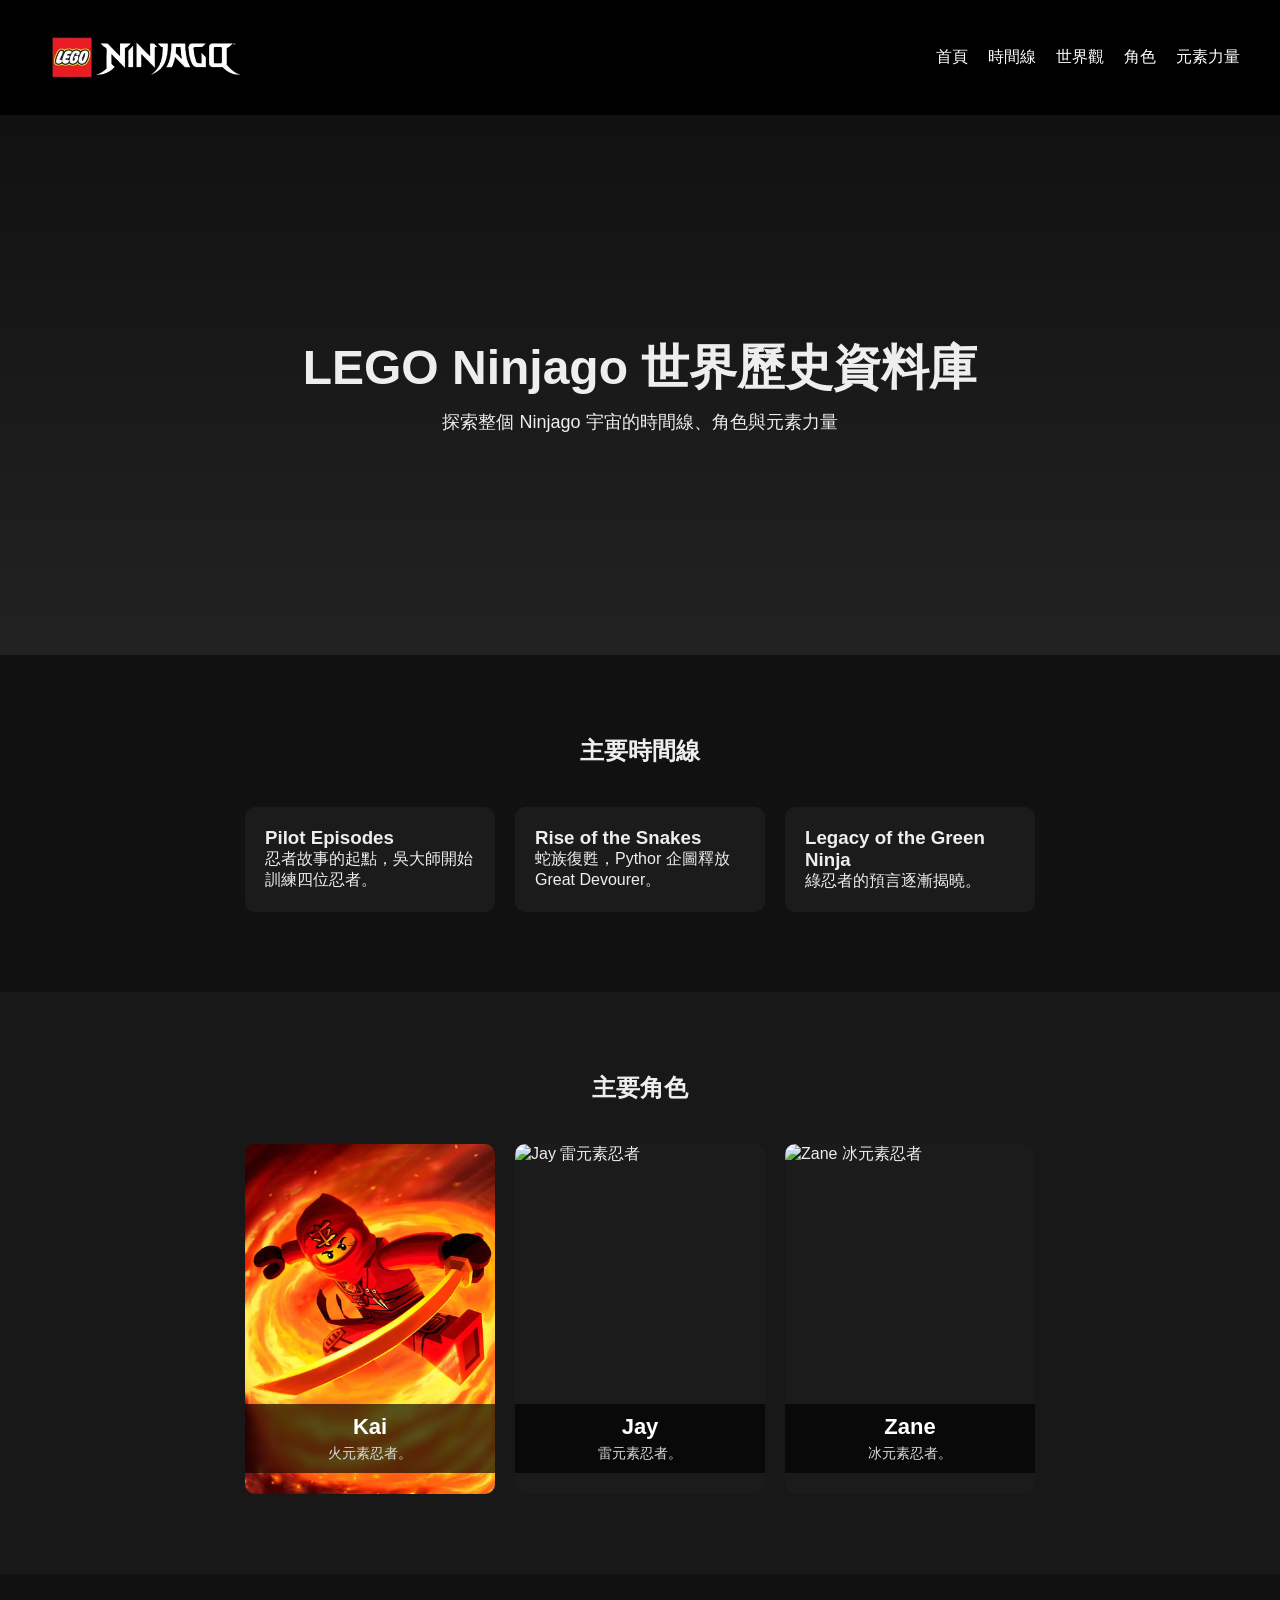
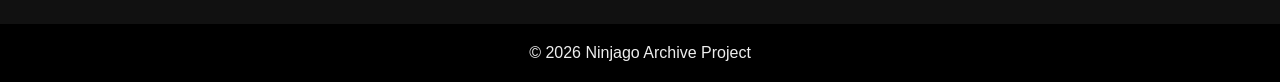
==== index.html @ 8a41b08e "Refine comment" ====
<!DOCTYPE html>
<html lang="zh-Hant">
<head>
<meta charset="UTF-8">
<meta name="viewport" content="width=device-width, initial-scale=1.0">
<title>Ninjago History Archive</title>
<link rel="stylesheet" href="style.css">
</head>

<body>

<!-- Navbar -->
<header>
    <nav class="navbar">
        <div class="logo"><img src="img/lego-ninjago-logo.png" alt="Ninjago Archive Logo" height="80px"></div>
        <ul class="nav-links">
            <li><a href="#">首頁</a></li>
            <li><a href="#">時間線</a></li>
            <li><a href="#">世界觀</a></li>
            <li><a href="#">角色</a></li>
            <li><a href="#">元素力量</a></li>
        </ul>
    </nav>
</header>

<!-- Hero Section -->
<section class="hero">
    <h1>LEGO Ninjago 世界歷史資料庫</h1>
    <p>探索整個 Ninjago 宇宙的時間線、角色與元素力量</p>
</section>

<!-- Timeline Section -->
<section class="section">
    <h2>主要時間線</h2>

    <div class="card-container">

        <div class="card">
            <h3>Pilot Episodes</h3>
            <p>忍者故事的起點，吳大師開始訓練四位忍者。</p>
        </div>

        <div class="card">
            <h3>Rise of the Snakes</h3>
            <p>蛇族復甦，Pythor 企圖釋放 Great Devourer。</p>
        </div>

        <div class="card">
            <h3>Legacy of the Green Ninja</h3>
            <p>綠忍者的預言逐漸揭曉。</p>
        </div>

    </div>
</section>

<!-- Characters Section -->
<section class="section dark">
    <h2>主要角色</h2>

    <div class="card-container">

        <div class="card character-card">
            <img src="img/kai.jpeg" alt="Kai 火元素忍者" class="card-bg-img kai-img">            
            <div class="card-content">
                <h3>Kai</h3>
                <p>火元素忍者。</p>
            </div>
        </div>

        <div class="card character-card">
            <img src="img/jay.jpeg" alt="Jay 雷元素忍者" class="card-bg-img jay-img">
            <div class="card-content">
                <h3>Jay</h3>
                <p>雷元素忍者。</p>
            </div>
        </div>

        <div class="card character-card">
            <img src="img/zane.jpeg" alt="Zane 冰元素忍者" class="card-bg-img zane-img">
            <div class="card-content">
                <h3>Zane</h3>
                <p>冰元素忍者。</p>
            </div>
        </div>

    </div>
</section>

<!-- Footer -->
<footer>
    <p>© 2026 Ninjago Archive Project</p>
</footer>

</body>
</html>
---- style.css ----
*{
    margin:0;
    padding:0;
    box-sizing:border-box;
    font-family:Arial, Helvetica, sans-serif;
}

body{
    background:#111;
    color:#eee;
}

/* Navbar */

.navbar{
    display:flex;
    justify-content:space-between;
    align-items:center;
    padding:15px 40px;
    background:#000;
    position:sticky;
    top:0;
}

.logo{
    font-size:20px;
    font-weight:bold;
}

.nav-links{
    list-style:none;
    display:flex;
}

.nav-links li{
    margin-left:20px;
}

.nav-links a{
    text-decoration:none;
    color:white;
    transition:0.3s;
}

.nav-links a:hover{
    color:#e62429;
}

/* Hero */

.hero{
    height:60vh;
    display:flex;
    flex-direction:column;
    justify-content:center;
    align-items:center;
    text-align:center;
    background:linear-gradient(to bottom, #111, #222);
}

.hero h1{
    font-size:48px;
    margin-bottom:10px;
}

.hero p{
    font-size:18px;
}

/* Sections */

.section{
    padding:80px 10%;
}

.section h2{
    text-align:center;
    margin-bottom:40px;
}

/* Cards */

.card-container{
    display:flex;
    gap:20px;
    flex-wrap:wrap;
    justify-content:center;
}

.card{
    background:#1b1b1b;
    padding:20px;
    width:250px;
    border-radius:10px;
    transition:0.3s;
}

.card:hover{
    transform:translateY(-5px);
    background:#242424;
}

/* Dark section */

.dark{
    background:#181818;
}

/* Footer */

footer{
    text-align:center;
    padding:20px;
    background:#000;
    margin-top:50px;
}

/*MODIFY FROM HERE*/
/* ==========================
   Character card backgrounds
   ========================== */

/* 卡片外框設定 */
.character-card {
    height: 350px; 
    padding: 0;         /* 移除原始 padding，改由內部元素控制 */
    position: relative; /* 圖片和文字框絕對定位 */
    overflow: hidden;   /* 把超出圓角的圖片切掉 */
}

/* Img positions fine-tune */

.kai-img {
    /* object-position: x(center) y(%) */
    object-position: center 10%; 
}

.jay-img {
    object-position: center 0%; 
}

.zane-img {
    object-position: center 5%; 
}

/* <img> 標籤變bg */
.card-bg-img {
    width: 100%;
    height: 100%;
    object-fit: cover;
    position: absolute;
    top: 0;
    left: 0;
    z-index: 0;         /* Img: Bottom */
}

/* 角色半透明文字框 */
.character-card .card-content {
    position: absolute;
    top: 260px;
    left: 0;
    width: 100%;
    z-index: 1;   /* Overlaid on top of the Img */
    
    /* 半透明黑底與毛玻璃效果 */
    background-color: rgba(0, 0, 0, 0.65);
    color: #ffffff;
    padding: 10px 16px;
    -webkit-backdrop-filter: blur(4px);
    backdrop-filter: blur(4px); 
}

/* 文字框內的標題與段落微調 */
.character-card .card-content h3 {
    margin: 0 0 5px 0;
    font-size: 22px;
    text-align: center;
}

.character-card .card-content p {
    margin: 0;
    font-size: 14px;
    text-align: center;
    color: #ddd;
}
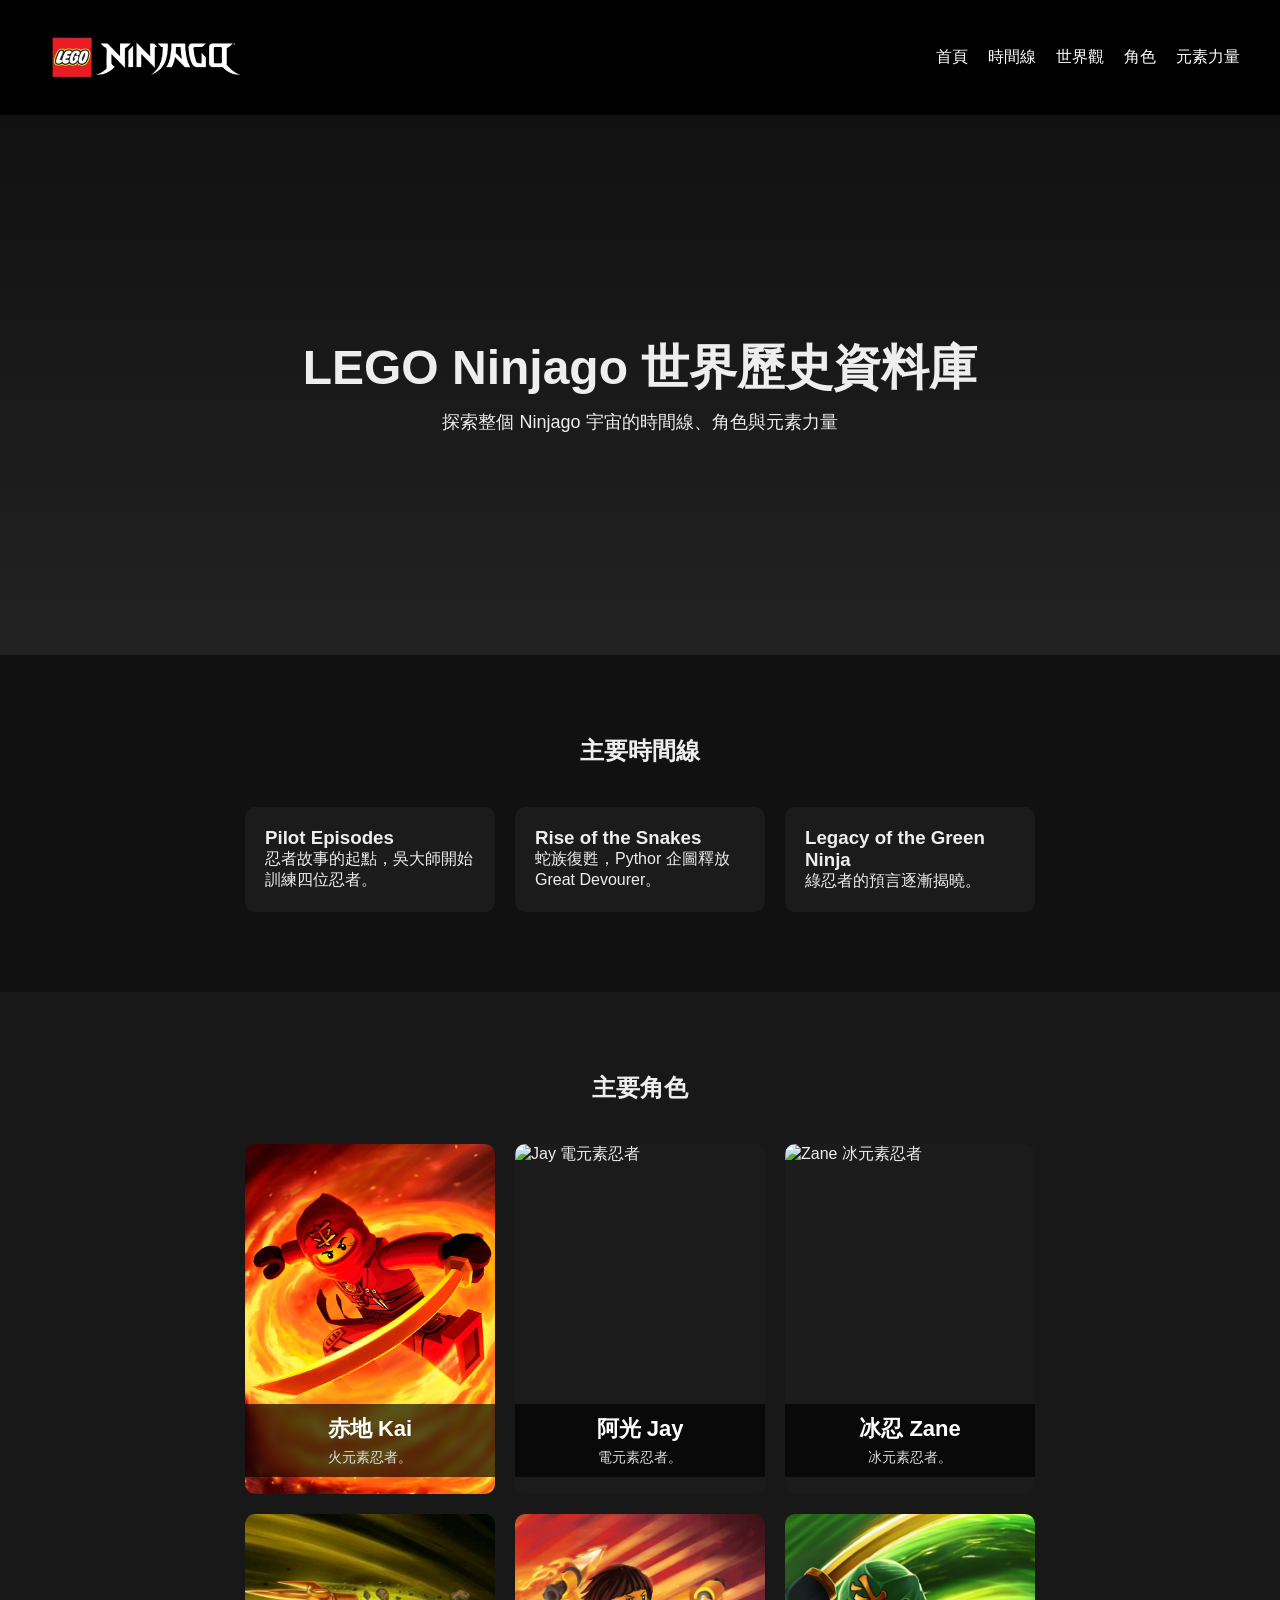
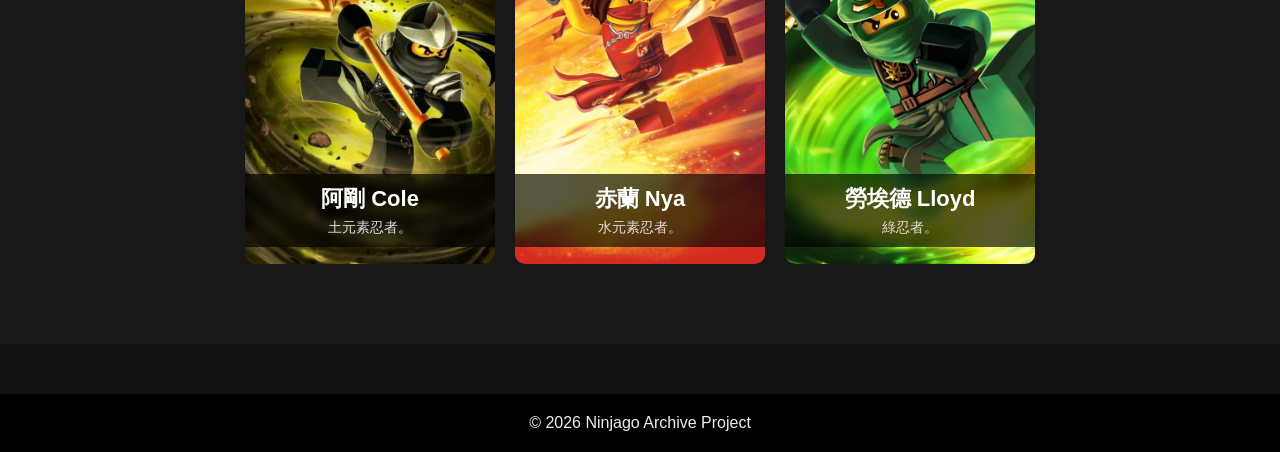
==== commit ae3a98d9: "Characters update" ====
--- a/index.html
+++ b/index.html
@@ -62,24 +62,48 @@
         <div class="card character-card">
             <img src="img/kai.jpeg" alt="Kai 火元素忍者" class="card-bg-img kai-img">            
             <div class="card-content">
-                <h3>Kai</h3>
+                <h3>赤地 Kai</h3>
                 <p>火元素忍者。</p>
             </div>
         </div>
 
         <div class="card character-card">
-            <img src="img/jay.jpeg" alt="Jay 雷元素忍者" class="card-bg-img jay-img">
+            <img src="img/jay.jpeg" alt="Jay 電元素忍者" class="card-bg-img jay-img">
             <div class="card-content">
-                <h3>Jay</h3>
-                <p>雷元素忍者。</p>
+                <h3>阿光 Jay</h3>
+                <p>電元素忍者。</p>
             </div>
         </div>
 
         <div class="card character-card">
             <img src="img/zane.jpeg" alt="Zane 冰元素忍者" class="card-bg-img zane-img">
             <div class="card-content">
-                <h3>Zane</h3>
+                <h3>冰忍 Zane</h3>
                 <p>冰元素忍者。</p>
+            </div>
+        </div>
+
+        <div class="card character-card">
+            <img src="img/cole.jpg" alt="Cole 土元素忍者" class="card-bg-img cole-img">
+            <div class="card-content">
+                <h3>阿剛 Cole</h3>
+                <p>土元素忍者。</p>
+            </div>
+        </div>
+
+        <div class="card character-card">
+            <img src="img/nya.jpg" alt="Nya 水元素忍者" class="card-bg-img nya-img">
+            <div class="card-content">
+                <h3>赤蘭 Nya</h3>
+                <p>水元素忍者。</p>
+            </div>
+        </div>
+
+        <div class="card character-card">
+            <img src="img/lloyd.jpg" alt="Lloyd 綠忍者" class="card-bg-img lloyd-img">
+            <div class="card-content">
+                <h3>勞埃德 Lloyd</h3>
+                <p>綠忍者。</p>
             </div>
         </div>
 
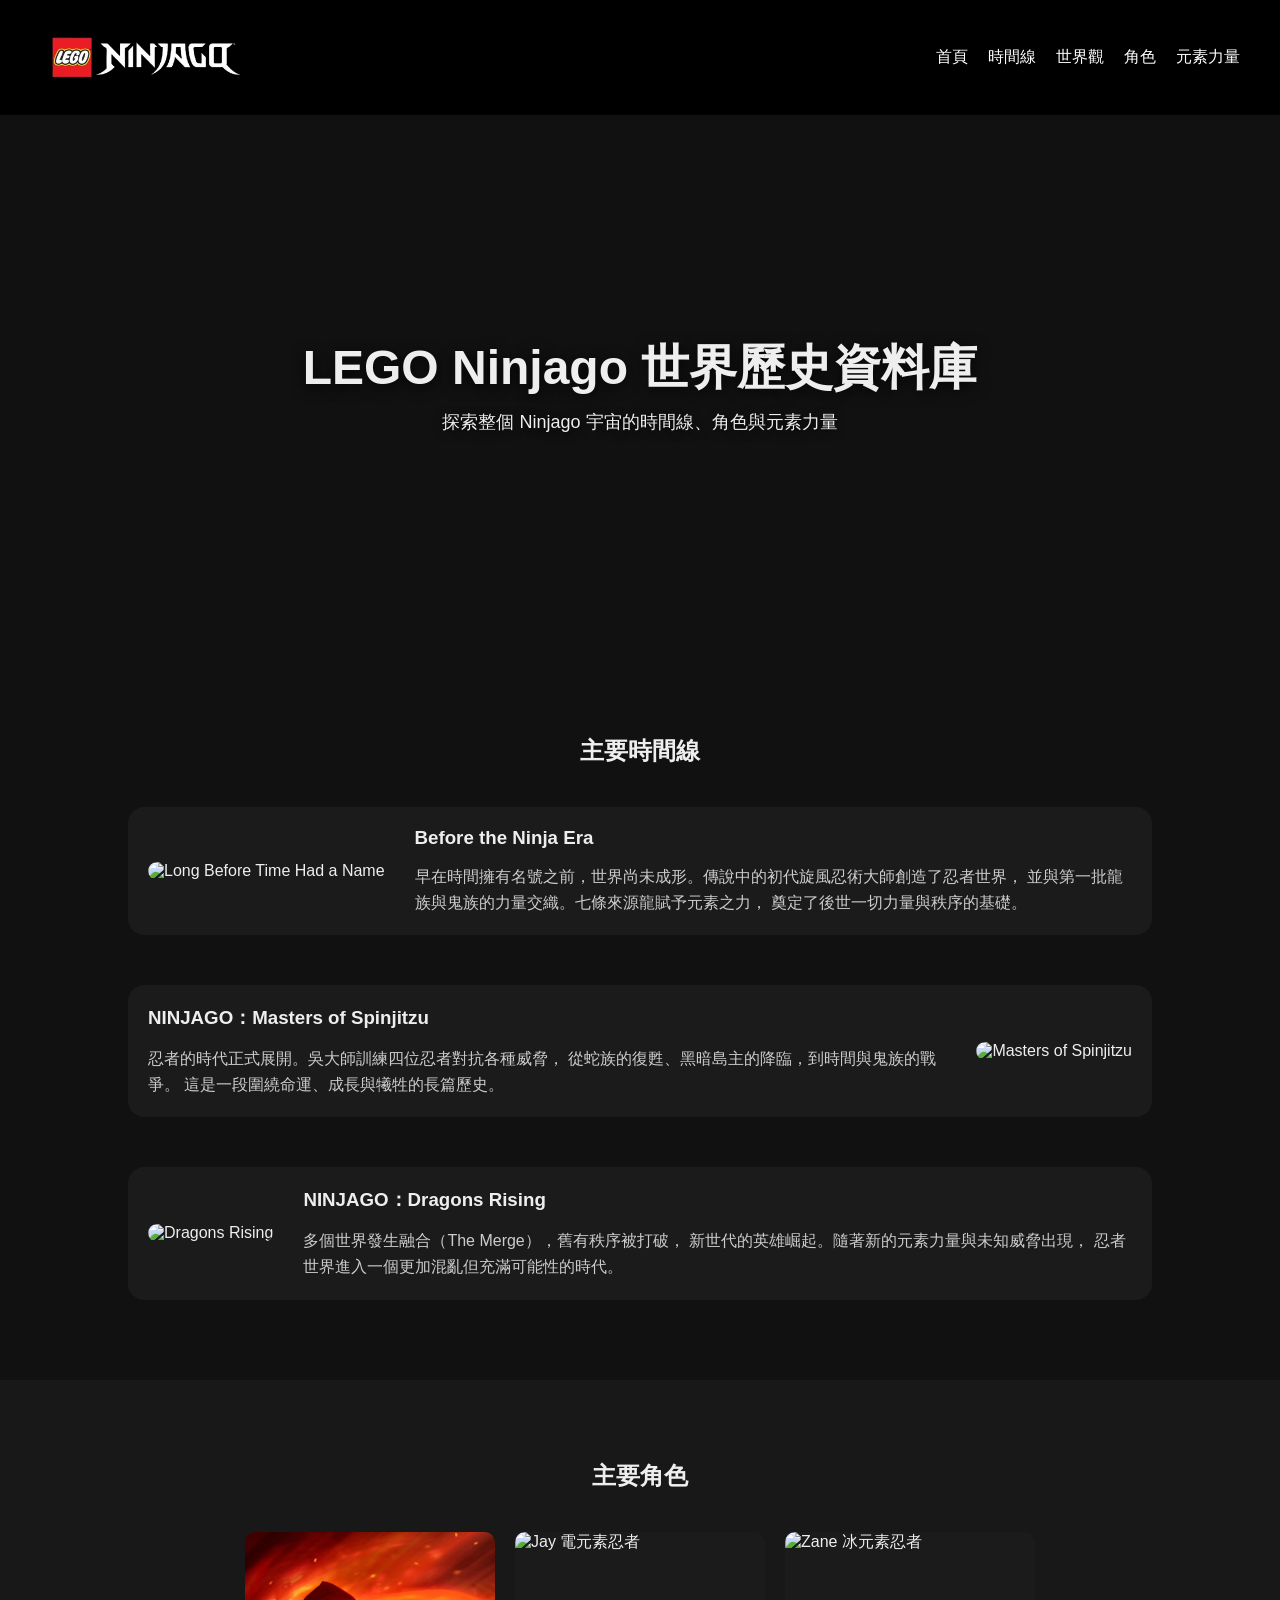
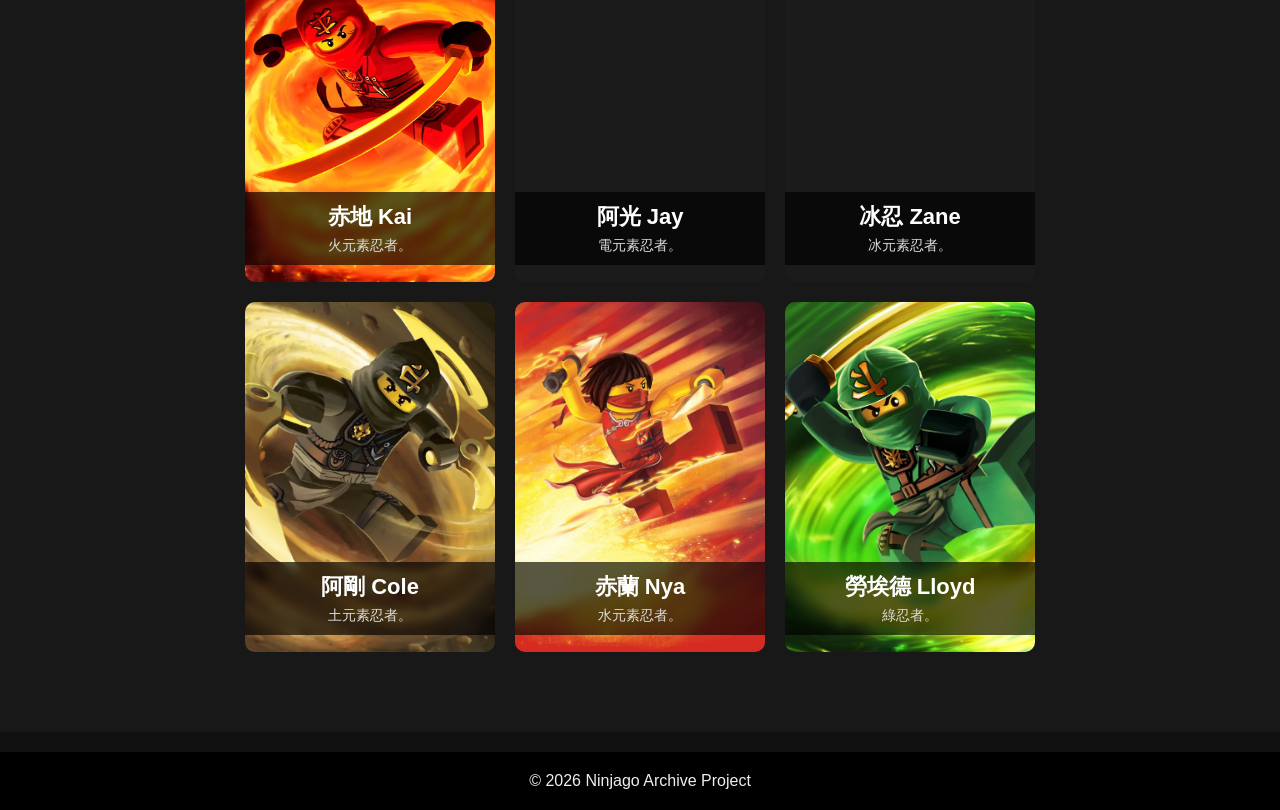
==== commit bb912fc9: "初步編輯characters.html、elements.html、timeline.html、world.html，並加入初始樣式" ====
--- a/index.html
+++ b/index.html
@@ -14,11 +14,11 @@
     <nav class="navbar">
         <div class="logo"><img src="img/lego-ninjago-logo.png" alt="Ninjago Archive Logo" height="80px"></div>
         <ul class="nav-links">
-            <li><a href="#">首頁</a></li>
-            <li><a href="#">時間線</a></li>
-            <li><a href="#">世界觀</a></li>
-            <li><a href="#">角色</a></li>
-            <li><a href="#">元素力量</a></li>
+            <li><a href="index.html">首頁</a></li>
+            <li><a href="timeline.html">時間線</a></li>
+            <li><a href="world.html">世界觀</a></li>
+            <li><a href="characters.html">角色</a></li>
+            <li><a href="elements.html">元素力量</a></li>
         </ul>
     </nav>
 </header>
@@ -33,21 +33,51 @@
 <section class="section">
     <h2>主要時間線</h2>
 
-    <div class="card-container">
+    <div class="era-overview">
 
-        <div class="card">
-            <h3>Pilot Episodes</h3>
-            <p>忍者故事的起點，吳大師開始訓練四位忍者。</p>
+        <!-- Era 1 -->
+        <div class="era-block">
+            <div class="era-image">
+                <img src="img/era1.jpg" alt="Long Before Time Had a Name">
+            </div>
+            <div class="era-content">
+                <h3>Before the Ninja Era</h3>
+                <p>
+                    早在時間擁有名號之前，世界尚未成形。傳說中的初代旋風忍術大師創造了忍者世界，
+                    並與第一批龍族與鬼族的力量交織。七條來源龍賦予元素之力，
+                    奠定了後世一切力量與秩序的基礎。
+                </p>
+            </div>
         </div>
 
-        <div class="card">
-            <h3>Rise of the Snakes</h3>
-            <p>蛇族復甦，Pythor 企圖釋放 Great Devourer。</p>
+        <!-- Era 2 -->
+        <div class="era-block reverse">
+            <div class="era-image">
+                <img src="img/era2.jpg" alt="Masters of Spinjitzu">
+            </div>
+            <div class="era-content">
+                <h3>NINJAGO：Masters of Spinjitzu</h3>
+                <p>
+                    忍者的時代正式展開。吳大師訓練四位忍者對抗各種威脅，
+                    從蛇族的復甦、黑暗島主的降臨，到時間與鬼族的戰爭。
+                    這是一段圍繞命運、成長與犧牲的長篇歷史。
+                </p>
+            </div>
         </div>
 
-        <div class="card">
-            <h3>Legacy of the Green Ninja</h3>
-            <p>綠忍者的預言逐漸揭曉。</p>
+        <!-- Era 3 -->
+        <div class="era-block">
+            <div class="era-image">
+                <img src="img/era3.jpg" alt="Dragons Rising">
+            </div>
+            <div class="era-content">
+                <h3>NINJAGO：Dragons Rising</h3>
+                <p>
+                    多個世界發生融合（The Merge），舊有秩序被打破，
+                    新世代的英雄崛起。隨著新的元素力量與未知威脅出現，
+                    忍者世界進入一個更加混亂但充滿可能性的時代。
+                </p>
+            </div>
         </div>
 
     </div>
--- a/style.css
+++ b/style.css
@@ -49,22 +49,62 @@
 /* Hero */
 
 .hero{
+    position:relative;
+    overflow:hidden;
+    isolation:isolate;
     height:60vh;
+    min-height:360px;
     display:flex;
     flex-direction:column;
     justify-content:center;
     align-items:center;
     text-align:center;
-    background:linear-gradient(to bottom, #111, #222);
+    background:#111;
+}
+
+.hero::before{
+    content:"";
+    position:absolute;
+    inset:0;
+    background-image:url("img/Ninjago-banner.png");  /* New bg */
+    background-repeat:repeat-x;
+    background-size:auto 100%;
+    background-position:0 center;
+    animation:hero-pan 60s linear infinite;     /* extended loop time */
+    will-change:background-position;
+    z-index:0;
+}
+
+.hero::after{
+    content:"";
+    position:absolute;
+    inset:0;
+    background:linear-gradient(to bottom, rgba(17, 17, 17, 0.45), rgba(17, 17, 17, 0.7));
+    z-index:1;
 }
 
 .hero h1{
+    position:relative;
+    z-index:2;
     font-size:48px;
     margin-bottom:10px;
+    text-shadow:0 3px 14px rgba(0, 0, 0, 0.8);
 }
 
 .hero p{
+    position:relative;
+    z-index:2;
     font-size:18px;
+    text-shadow:0 2px 10px rgba(0, 0, 0, 0.75);
+}
+
+@keyframes hero-pan{
+    from{
+        background-position:0 center;
+    }
+    to{
+        background-position:-5083px center;
+    }
 }
 
 /* Sections */
@@ -100,6 +140,76 @@
     background:#242424;
 }
 
+/* Era Overview */
+
+.era-overview{
+    display:flex;
+    flex-direction:column;
+    gap:50px;
+}
+
+/* 主卡片 */
+.era-block{
+    display:flex;
+    align-items:center;
+    gap:30px;
+    padding:20px;
+    border-radius:16px;
+    position:relative;
+    overflow:hidden;
+
+    background:#1b1b1b;
+    transition:all 0.4s ease;
+}
+
+/* 左右反轉 */
+.era-block.reverse{
+    flex-direction:row-reverse;
+}
+
+/*  Hover 主效果 */
+.era-block:hover{
+    transform:translateY(-8px) scale(1.01);
+    box-shadow:0 15px 40px rgba(0,0,0,0.6);
+}
+
+.era-block:hover::before{
+    left:100%;
+}
+
+/*  圖片動畫 */
+.era-image img{
+    width:450px;
+    border-radius:12px;
+    transition:transform 0.4s ease, filter 0.4s ease;
+}
+
+.era-block:hover .era-image img{
+    transform:scale(1.05);
+    filter:brightness(1.1);
+}
+
+/*  文字微動畫 */
+.era-content{
+    flex:1;
+    transition:transform 0.3s ease;
+}
+
+.era-block:hover .era-content{
+    transform:translateX(5px);
+}
+
+.era-content h3{
+    margin-bottom:15px;
+    transition:color 0.3s;
+}
+
+
+/* 內文 */
+.era-content p{
+    color:#ccc;
+    line-height:1.6;
+}
 /* Dark section */
 
 .dark{
@@ -141,6 +251,18 @@
 
 .zane-img {
     object-position: center 5%; 
+}
+
+.cole-img {
+    object-position: center 17%; 
+}
+
+.nya-img {
+    object-position: center 20%; 
+}
+
+.lloyd-img {
+    object-position: center; 
 }
 
 /* <img> 標籤變bg */
@@ -182,4 +304,295 @@
     font-size: 14px;
     text-align: center;
     color: #ddd;
-}+}
+
+
+.page-title{
+    text-align:center;
+    font-size:40px;
+    margin:50px 0;
+}
+
+.character-grid{
+    display:grid;
+    grid-template-columns:repeat(auto-fit,minmax(300px,1fr));
+    gap:24px;
+}
+
+.character-profile{
+    background:#1b1b1b;
+    border:1px solid #2b2b2b;
+    border-radius:14px;
+    overflow:hidden;
+    transition:0.3s;
+}
+
+.character-profile:hover{
+    transform:translateY(-4px);
+    border-color:#3a3a3a;
+    box-shadow:0 10px 28px rgba(0,0,0,0.35);
+}
+
+.character-profile .character-card{
+    width:100%;
+}
+
+.profile-body{
+    padding:16px 16px 18px;
+}
+
+.profile-meta{
+    list-style:none;
+    display:grid;
+    gap:8px;
+    margin:0 0 14px;
+    padding:0;
+    color:#ddd;
+    font-size:14px;
+    line-height:1.5;
+}
+
+.profile-meta strong{
+    color:#fff;
+}
+
+.profile-desc{
+    margin:0;
+    color:#cfcfcf;
+    line-height:1.7;
+    font-size:14px;
+}
+
+/* Timeline */
+.nav-links a.active{
+    color:#e62429;
+    font-weight:700;
+}
+
+.timeline-hero{
+    min-height:420px;
+    height:65vh;
+}
+
+.timeline-hero::before{
+    background-image:
+      linear-gradient(rgba(0,0,0,0.15), rgba(0,0,0,0.15)),
+      url("img/Ninjago-banner.png");
+}
+
+.timeline-hero::after{
+    background:
+      radial-gradient(circle at 20% 30%, rgba(230,36,41,0.2), transparent 45%),
+      radial-gradient(circle at 80% 70%, rgba(0,180,255,0.18), transparent 40%),
+      linear-gradient(to bottom, rgba(17,17,17,0.5), rgba(17,17,17,0.8));
+}
+
+.hero-chip-row{
+    position:relative;
+    z-index:2;
+    margin-top:18px;
+    display:flex;
+    gap:12px;
+    flex-wrap:wrap;
+    justify-content:center;
+}
+
+.hero-chip{
+    padding:6px 12px;
+    border:1px solid rgba(255,255,255,0.3);
+    border-radius:999px;
+    background:rgba(0,0,0,0.35);
+    font-size:13px;
+}
+
+.section-sub{
+    text-align:center;
+    color:#bbb;
+    margin-top:-18px;
+    margin-bottom:32px;
+    line-height:1.7;
+}
+
+.immersive-stage{
+    position:relative;
+    width:min(1100px, 100%);
+    margin:0 auto;
+    padding:10px 0 20px;
+    isolation:isolate;
+}
+
+.axis{
+    position:absolute;
+    left:50%;
+    top:0;
+    bottom:0;
+    width:4px;
+    transform:translateX(-50%);
+    background:linear-gradient(to bottom, #e62429 0%, #f59e0b 45%, #22d3ee 100%);
+    box-shadow:0 0 25px rgba(230,36,41,0.35);
+    z-index:0;
+    pointer-events:none;
+}
+
+.tl-entry{
+    width:calc(50% - 44px);
+    background:rgba(20,20,20,0.92);
+    border:1px solid #2d2d2d;
+    border-left:4px solid #e62429;
+    border-radius:14px;
+    padding:18px;
+    margin:20px 0;
+    position:relative;
+    opacity:0;
+    transform:translateY(35px);
+    transition:all .5s ease;
+    box-shadow:0 10px 30px rgba(0,0,0,0.35);
+    z-index:1;
+}
+
+.tl-entry.show{
+    opacity:1;
+    transform:translateY(0);
+}
+
+.tl-entry:nth-of-type(odd){
+    margin-left:0;
+}
+
+.tl-entry:nth-of-type(even){
+    margin-left:calc(50% + 44px);
+}
+
+.tl-entry::before{
+    content:"";
+    position:absolute;
+    top:24px;
+    width:14px;
+    height:14px;
+    border-radius:50%;
+    background:#fff;
+    box-shadow:0 0 0 4px rgba(230,36,41,0.3);
+    z-index:2;
+}
+
+.tl-entry:nth-of-type(odd)::before{
+    right:-52px;
+}
+
+.tl-entry:nth-of-type(even)::before{
+    left:-52px;
+}
+
+.tl-entry h3{
+    margin-bottom:10px;
+    font-size:21px;
+}
+
+.tl-entry p{
+    color:#d2d2d2;
+    line-height:1.7;
+}
+
+.tl-entry:hover{
+    transform:translateY(-4px);
+    border-color:#434343;
+    background:rgba(28,28,28,0.95);
+}
+
+footer{
+    margin-top:20px;
+}
+
+@media (max-width: 900px){
+    .axis{
+        left:16px;
+        transform:none;
+    }
+
+    .tl-entry,
+    .tl-entry:nth-of-type(even),
+    .tl-entry:nth-of-type(odd){
+        width:calc(100% - 42px);
+        margin-left:42px;
+    }
+
+    .tl-entry::before,
+    .tl-entry:nth-of-type(even)::before,
+    .tl-entry:nth-of-type(odd)::before{
+        left:-34px;
+        right:auto;
+    }
+}
+
+/* World */
+.world-grid{
+    display:grid;
+    grid-template-columns:repeat(auto-fit,minmax(250px,1fr));
+    gap:20px;
+}
+
+.world-card{
+    background:#222;
+    padding:20px;
+    border-radius:10px;
+}
+
+/* Elements */
+.source-container{
+    display:flex;
+    flex-direction:column;
+    gap:40px;
+}
+
+.source-block{
+    background:#1b1b1b;
+    padding:25px;
+    border-radius:15px;
+    transition:0.3s;
+    position:relative;
+    overflow:hidden;
+}
+
+.source-block:hover{
+    transform:scale(1.02);
+    box-shadow:0 0 30px rgba(0,255,255,0.2);
+}
+
+/* 標題 */
+.source-block h2{
+    margin-bottom:15px;
+}
+
+/* 元素排列 */
+.element-list{
+    display:flex;
+    flex-wrap:wrap;
+    gap:15px;
+}
+
+/* 元素卡 */
+.element{
+    padding:15px 25px;
+    border-radius:10px;
+    font-weight:bold;
+    color:white;
+    transition:0.3s;
+}
+
+.element:hover{
+    transform:scale(1.1);
+}
+
+/* 顏色系統 */
+.fire{background:#ff4d4d;}
+.heat{background:#ff944d;}
+.energy{background:#00e6e6;}
+.lightning{background:#4da6ff;}
+.ice{background:#99e6ff;}
+.earth{background:#b38600;}
+.quake{background:#806000;}
+.water{background:#3399ff;}
+.wind{background:#66ffcc;}
+.creation{background:#cc66ff;}
+.fusion{background:#ff66cc;}
+.tech{background:#6666ff;}
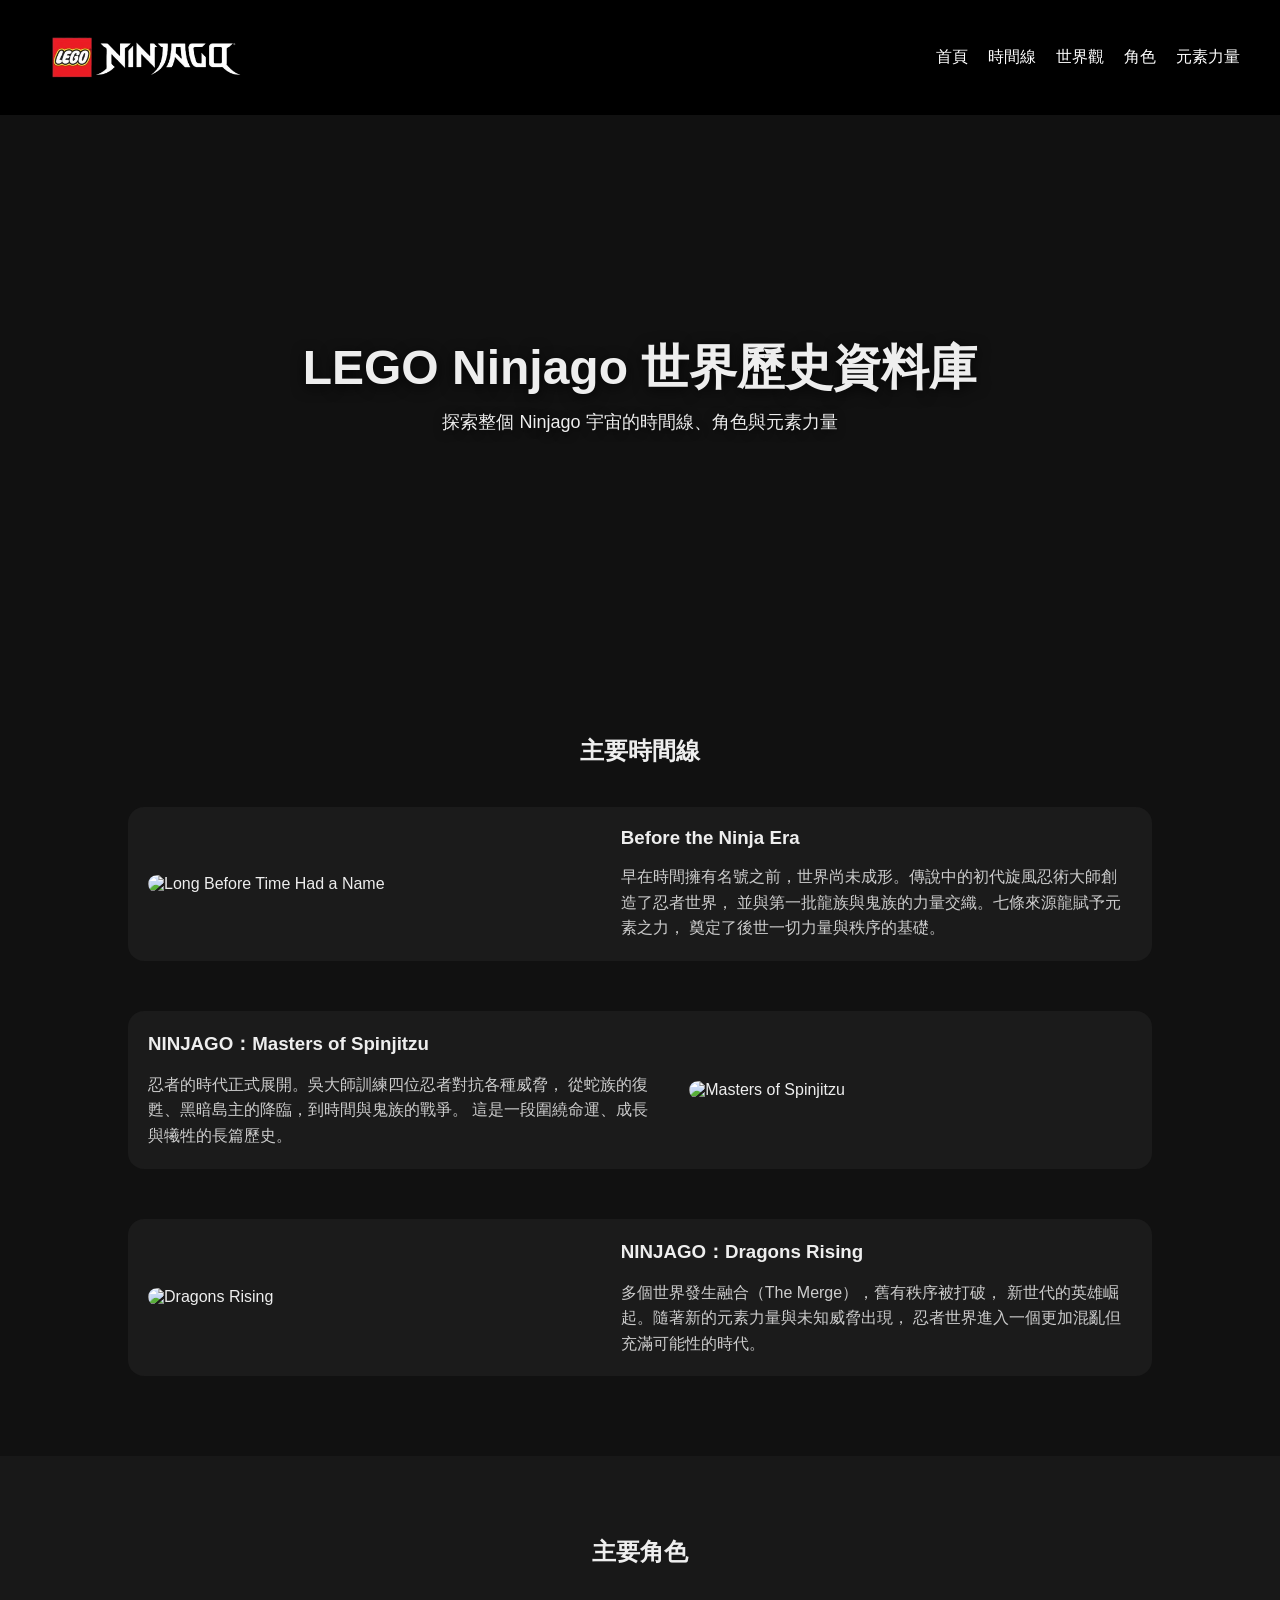
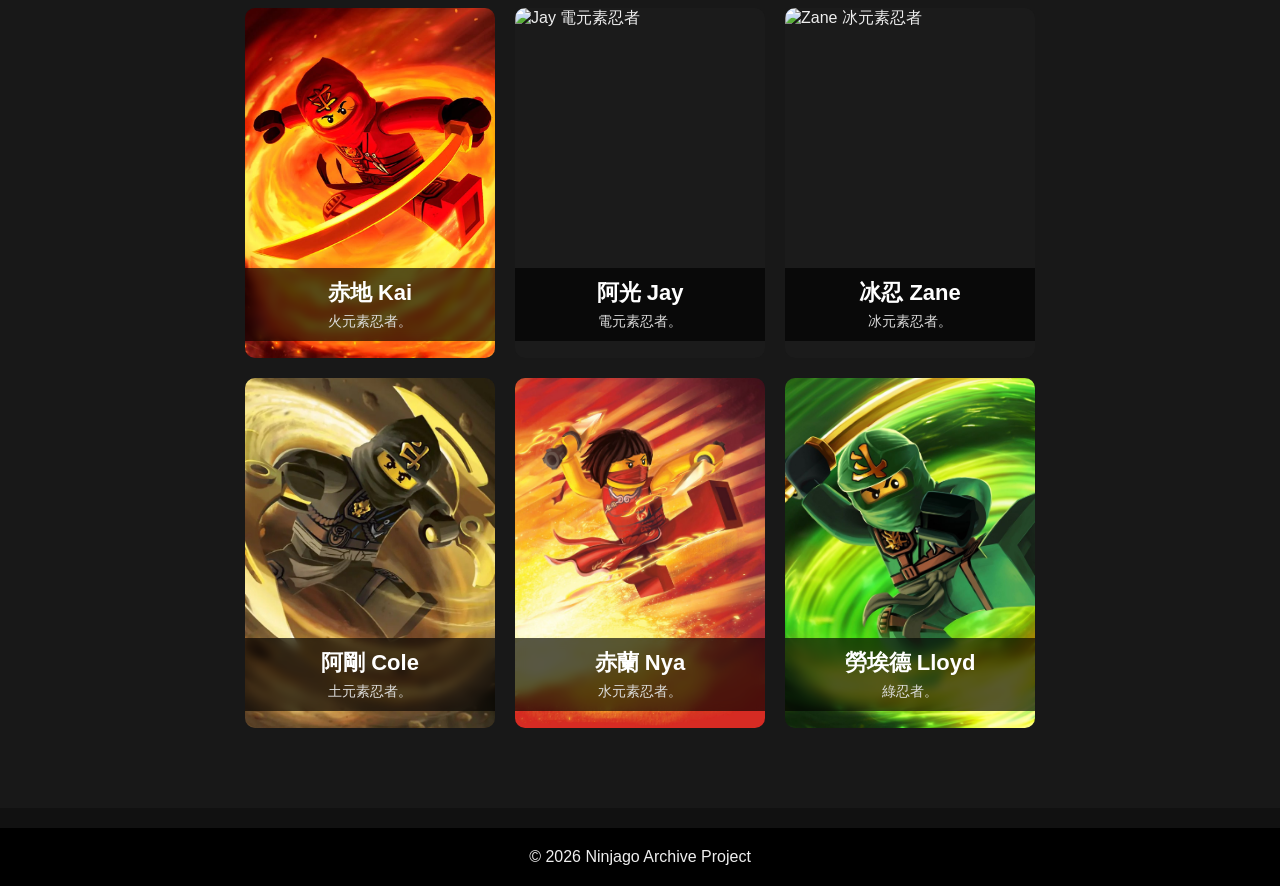
==== commit 0b242c4d: "Reconstruct project structure and separate all pages' layouts and actions + Update README." ====
--- a/index.html
+++ b/index.html
@@ -1,149 +1,151 @@
 <!DOCTYPE html>
 <html lang="zh-Hant">
+
 <head>
-<meta charset="UTF-8">
-<meta name="viewport" content="width=device-width, initial-scale=1.0">
-<title>Ninjago History Archive</title>
-<link rel="stylesheet" href="style.css">
+    <meta charset="UTF-8">
+    <meta name="viewport" content="width=device-width, initial-scale=1.0">
+    <title>Ninjago History Archive</title>
+    <link rel="stylesheet" href="style.css">
 </head>
 
 <body>
 
-<!-- Navbar -->
-<header>
-    <nav class="navbar">
-        <div class="logo"><img src="img/lego-ninjago-logo.png" alt="Ninjago Archive Logo" height="80px"></div>
-        <ul class="nav-links">
-            <li><a href="index.html">首頁</a></li>
-            <li><a href="timeline.html">時間線</a></li>
-            <li><a href="world.html">世界觀</a></li>
-            <li><a href="characters.html">角色</a></li>
-            <li><a href="elements.html">元素力量</a></li>
-        </ul>
-    </nav>
-</header>
+    <!-- Navbar -->
+    <header>
+        <nav class="navbar">
+            <div class="logo"><img src="img/lego-ninjago-logo.png" alt="Ninjago Archive Logo" height="80px"></div>
+            <ul class="nav-links">
+                <li><a href="index.html">首頁</a></li>
+                <li><a href="src/timeline.html">時間線</a></li>
+                <li><a href="src/world.html">世界觀</a></li>
+                <li><a href="src/characters.html">角色</a></li>
+                <li><a href="src/elements.html">元素力量</a></li>
+            </ul>
+        </nav>
+    </header>
 
-<!-- Hero Section -->
-<section class="hero">
-    <h1>LEGO Ninjago 世界歷史資料庫</h1>
-    <p>探索整個 Ninjago 宇宙的時間線、角色與元素力量</p>
-</section>
+    <!-- Hero Section -->
+    <section class="hero">
+        <h1>LEGO Ninjago 世界歷史資料庫</h1>
+        <p>探索整個 Ninjago 宇宙的時間線、角色與元素力量</p>
+    </section>
 
-<!-- Timeline Section -->
-<section class="section">
-    <h2>主要時間線</h2>
+    <!-- Timeline Section -->
+    <section class="section">
+        <h2>主要時間線</h2>
 
-    <div class="era-overview">
+        <div class="era-overview">
 
-        <!-- Era 1 -->
-        <div class="era-block">
-            <div class="era-image">
-                <img src="img/era1.jpg" alt="Long Before Time Had a Name">
+            <!-- Era 1 -->
+            <div class="era-block">
+                <div class="era-image">
+                    <img src="img/era1.jpg" alt="Long Before Time Had a Name">
+                </div>
+                <div class="era-content">
+                    <h3>Before the Ninja Era</h3>
+                    <p>
+                        早在時間擁有名號之前，世界尚未成形。傳說中的初代旋風忍術大師創造了忍者世界，
+                        並與第一批龍族與鬼族的力量交織。七條來源龍賦予元素之力，
+                        奠定了後世一切力量與秩序的基礎。
+                    </p>
+                </div>
             </div>
-            <div class="era-content">
-                <h3>Before the Ninja Era</h3>
-                <p>
-                    早在時間擁有名號之前，世界尚未成形。傳說中的初代旋風忍術大師創造了忍者世界，
-                    並與第一批龍族與鬼族的力量交織。七條來源龍賦予元素之力，
-                    奠定了後世一切力量與秩序的基礎。
-                </p>
+
+            <!-- Era 2 -->
+            <div class="era-block reverse">
+                <div class="era-image">
+                    <img src="img/era2.jpg" alt="Masters of Spinjitzu">
+                </div>
+                <div class="era-content">
+                    <h3>NINJAGO：Masters of Spinjitzu</h3>
+                    <p>
+                        忍者的時代正式展開。吳大師訓練四位忍者對抗各種威脅，
+                        從蛇族的復甦、黑暗島主的降臨，到時間與鬼族的戰爭。
+                        這是一段圍繞命運、成長與犧牲的長篇歷史。
+                    </p>
+                </div>
             </div>
+
+            <!-- Era 3 -->
+            <div class="era-block">
+                <div class="era-image">
+                    <img src="img/era3.jpg" alt="Dragons Rising">
+                </div>
+                <div class="era-content">
+                    <h3>NINJAGO：Dragons Rising</h3>
+                    <p>
+                        多個世界發生融合（The Merge），舊有秩序被打破，
+                        新世代的英雄崛起。隨著新的元素力量與未知威脅出現，
+                        忍者世界進入一個更加混亂但充滿可能性的時代。
+                    </p>
+                </div>
+            </div>
+
         </div>
+    </section>
 
-        <!-- Era 2 -->
-        <div class="era-block reverse">
-            <div class="era-image">
-                <img src="img/era2.jpg" alt="Masters of Spinjitzu">
+    <!-- Characters Section -->
+    <section class="section dark">
+        <h2>主要角色</h2>
+
+        <div class="card-container">
+
+            <div class="card character-card">
+                <img src="img/kai.jpeg" alt="Kai 火元素忍者" class="card-bg-img kai-img">
+                <div class="card-content">
+                    <h3>赤地 Kai</h3>
+                    <p>火元素忍者。</p>
+                </div>
             </div>
-            <div class="era-content">
-                <h3>NINJAGO：Masters of Spinjitzu</h3>
-                <p>
-                    忍者的時代正式展開。吳大師訓練四位忍者對抗各種威脅，
-                    從蛇族的復甦、黑暗島主的降臨，到時間與鬼族的戰爭。
-                    這是一段圍繞命運、成長與犧牲的長篇歷史。
-                </p>
+
+            <div class="card character-card">
+                <img src="img/jay.jpeg" alt="Jay 電元素忍者" class="card-bg-img jay-img">
+                <div class="card-content">
+                    <h3>阿光 Jay</h3>
+                    <p>電元素忍者。</p>
+                </div>
             </div>
+
+            <div class="card character-card">
+                <img src="img/zane.jpeg" alt="Zane 冰元素忍者" class="card-bg-img zane-img">
+                <div class="card-content">
+                    <h3>冰忍 Zane</h3>
+                    <p>冰元素忍者。</p>
+                </div>
+            </div>
+
+            <div class="card character-card">
+                <img src="img/cole.jpg" alt="Cole 土元素忍者" class="card-bg-img cole-img">
+                <div class="card-content">
+                    <h3>阿剛 Cole</h3>
+                    <p>土元素忍者。</p>
+                </div>
+            </div>
+
+            <div class="card character-card">
+                <img src="img/nya.jpg" alt="Nya 水元素忍者" class="card-bg-img nya-img">
+                <div class="card-content">
+                    <h3>赤蘭 Nya</h3>
+                    <p>水元素忍者。</p>
+                </div>
+            </div>
+
+            <div class="card character-card">
+                <img src="img/lloyd.jpg" alt="Lloyd 綠忍者" class="card-bg-img lloyd-img">
+                <div class="card-content">
+                    <h3>勞埃德 Lloyd</h3>
+                    <p>綠忍者。</p>
+                </div>
+            </div>
+
         </div>
+    </section>
 
-        <!-- Era 3 -->
-        <div class="era-block">
-            <div class="era-image">
-                <img src="img/era3.jpg" alt="Dragons Rising">
-            </div>
-            <div class="era-content">
-                <h3>NINJAGO：Dragons Rising</h3>
-                <p>
-                    多個世界發生融合（The Merge），舊有秩序被打破，
-                    新世代的英雄崛起。隨著新的元素力量與未知威脅出現，
-                    忍者世界進入一個更加混亂但充滿可能性的時代。
-                </p>
-            </div>
-        </div>
-
-    </div>
-</section>
-
-<!-- Characters Section -->
-<section class="section dark">
-    <h2>主要角色</h2>
-
-    <div class="card-container">
-
-        <div class="card character-card">
-            <img src="img/kai.jpeg" alt="Kai 火元素忍者" class="card-bg-img kai-img">            
-            <div class="card-content">
-                <h3>赤地 Kai</h3>
-                <p>火元素忍者。</p>
-            </div>
-        </div>
-
-        <div class="card character-card">
-            <img src="img/jay.jpeg" alt="Jay 電元素忍者" class="card-bg-img jay-img">
-            <div class="card-content">
-                <h3>阿光 Jay</h3>
-                <p>電元素忍者。</p>
-            </div>
-        </div>
-
-        <div class="card character-card">
-            <img src="img/zane.jpeg" alt="Zane 冰元素忍者" class="card-bg-img zane-img">
-            <div class="card-content">
-                <h3>冰忍 Zane</h3>
-                <p>冰元素忍者。</p>
-            </div>
-        </div>
-
-        <div class="card character-card">
-            <img src="img/cole.jpg" alt="Cole 土元素忍者" class="card-bg-img cole-img">
-            <div class="card-content">
-                <h3>阿剛 Cole</h3>
-                <p>土元素忍者。</p>
-            </div>
-        </div>
-
-        <div class="card character-card">
-            <img src="img/nya.jpg" alt="Nya 水元素忍者" class="card-bg-img nya-img">
-            <div class="card-content">
-                <h3>赤蘭 Nya</h3>
-                <p>水元素忍者。</p>
-            </div>
-        </div>
-
-        <div class="card character-card">
-            <img src="img/lloyd.jpg" alt="Lloyd 綠忍者" class="card-bg-img lloyd-img">
-            <div class="card-content">
-                <h3>勞埃德 Lloyd</h3>
-                <p>綠忍者。</p>
-            </div>
-        </div>
-
-    </div>
-</section>
-
-<!-- Footer -->
-<footer>
-    <p>© 2026 Ninjago Archive Project</p>
-</footer>
+    <!-- Footer -->
+    <footer>
+        <p>© 2026 Ninjago Archive Project</p>
+    </footer>
 
 </body>
+
 </html>
--- a/style.css
+++ b/style.css
@@ -1,228 +1,275 @@
-*{
-    margin:0;
-    padding:0;
-    box-sizing:border-box;
-    font-family:Arial, Helvetica, sans-serif;
-}
-
-body{
-    background:#111;
-    color:#eee;
+* {
+    margin: 0;
+    padding: 0;
+    box-sizing: border-box;
+    font-family: Arial, Helvetica, sans-serif;
+}
+
+body {
+    background: #111;
+    color: #eee;
 }
 
 /* Navbar */
 
-.navbar{
-    display:flex;
-    justify-content:space-between;
-    align-items:center;
-    padding:15px 40px;
-    background:#000;
-    position:sticky;
-    top:0;
-}
-
-.logo{
-    font-size:20px;
-    font-weight:bold;
-}
-
-.nav-links{
-    list-style:none;
-    display:flex;
-}
-
-.nav-links li{
-    margin-left:20px;
-}
-
-.nav-links a{
-    text-decoration:none;
-    color:white;
-    transition:0.3s;
-}
-
-.nav-links a:hover{
-    color:#e62429;
+.navbar {
+    display: flex;
+    justify-content: space-between;
+    align-items: center;
+    padding: 15px 40px;
+    background: #000;
+    position: sticky;
+    top: 0;
+}
+
+.logo {
+    font-size: 20px;
+    font-weight: bold;
+}
+
+.nav-links {
+    list-style: none;
+    display: flex;
+}
+
+.nav-links li {
+    margin-left: 20px;
+}
+
+.nav-links a {
+    text-decoration: none;
+    color: white;
+    transition: 0.3s;
+}
+
+.nav-links a:hover {
+    color: #e62429;
 }
 
 /* Hero */
 
-.hero{
-    position:relative;
-    overflow:hidden;
-    isolation:isolate;
-    height:60vh;
-    min-height:360px;
-    display:flex;
-    flex-direction:column;
-    justify-content:center;
-    align-items:center;
-    text-align:center;
-    background:#111;
-}
-
-.hero::before{
-    content:"";
-    position:absolute;
-    inset:0;
-    background-image:url("img/Ninjago-banner.png");  /* New bg */
-    background-repeat:repeat-x;
-    background-size:auto 100%;
-    background-position:0 center;
-    animation:hero-pan 60s linear infinite;     /* extended loop time */
-    will-change:background-position;
-    z-index:0;
-}
-
-.hero::after{
-    content:"";
-    position:absolute;
-    inset:0;
-    background:linear-gradient(to bottom, rgba(17, 17, 17, 0.45), rgba(17, 17, 17, 0.7));
-    z-index:1;
-}
-
-.hero h1{
-    position:relative;
-    z-index:2;
-    font-size:48px;
-    margin-bottom:10px;
-    text-shadow:0 3px 14px rgba(0, 0, 0, 0.8);
-}
-
-.hero p{
-    position:relative;
-    z-index:2;
-    font-size:18px;
-    text-shadow:0 2px 10px rgba(0, 0, 0, 0.75);
-}
-
-@keyframes hero-pan{
-    from{
-        background-position:0 center;
-    }
-    to{
-        background-position:-5083px center;
+.hero {
+    position: relative;
+    overflow: hidden;
+    isolation: isolate;
+    height: 60vh;
+    min-height: 360px;
+    display: flex;
+    flex-direction: column;
+    justify-content: center;
+    align-items: center;
+    text-align: center;
+    background: #111;
+}
+
+.hero::before {
+    content: "";
+    position: absolute;
+    inset: 0;
+    background-image: url("img/Ninjago-banner.png");
+    /* New bg */
+    background-repeat: repeat-x;
+    background-size: auto 100%;
+    background-position: 0 center;
+    animation: hero-pan 60s linear infinite;
+    /* extended loop time */
+    will-change: background-position;
+    z-index: 0;
+}
+
+.hero::after {
+    content: "";
+    position: absolute;
+    inset: 0;
+    background: linear-gradient(to bottom, rgba(17, 17, 17, 0.45), rgba(17, 17, 17, 0.7));
+    z-index: 1;
+}
+
+.hero h1 {
+    position: relative;
+    z-index: 2;
+    font-size: 48px;
+    margin-bottom: 10px;
+    text-shadow: 0 3px 14px rgba(0, 0, 0, 0.8);
+}
+
+.hero p {
+    position: relative;
+    z-index: 2;
+    font-size: 18px;
+    text-shadow: 0 2px 10px rgba(0, 0, 0, 0.75);
+}
+
+@keyframes hero-pan {
+    from {
+        background-position: 0 center;
+    }
+
+    to {
+        background-position: -5083px center;
     }
 }
 
 /* Sections */
 
-.section{
-    padding:80px 10%;
-}
-
-.section h2{
-    text-align:center;
-    margin-bottom:40px;
+.section {
+    padding: 80px 10%;
+}
+
+.section h2 {
+    text-align: center;
+    margin-bottom: 40px;
 }
 
 /* Cards */
 
-.card-container{
-    display:flex;
-    gap:20px;
-    flex-wrap:wrap;
-    justify-content:center;
-}
-
-.card{
-    background:#1b1b1b;
-    padding:20px;
-    width:250px;
-    border-radius:10px;
-    transition:0.3s;
-}
-
-.card:hover{
-    transform:translateY(-5px);
-    background:#242424;
+.card-container {
+    display: flex;
+    gap: 20px;
+    flex-wrap: wrap;
+    justify-content: center;
+}
+
+.card {
+    background: #1b1b1b;
+    padding: 20px;
+    width: 250px;
+    border-radius: 10px;
+    transition: 0.3s;
+}
+
+.card:hover {
+    transform: translateY(-5px);
+    background: #242424;
 }
 
 /* Era Overview */
 
-.era-overview{
-    display:flex;
-    flex-direction:column;
-    gap:50px;
+.era-overview {
+    display: flex;
+    flex-direction: column;
+    gap: 50px;
 }
 
 /* 主卡片 */
-.era-block{
-    display:flex;
-    align-items:center;
-    gap:30px;
-    padding:20px;
-    border-radius:16px;
-    position:relative;
-    overflow:hidden;
-
-    background:#1b1b1b;
-    transition:all 0.4s ease;
+.era-block {
+    display: flex;
+    align-items: center;
+    gap: 30px;
+    padding: 20px;
+    border-radius: 16px;
+    position: relative;
+    overflow: hidden;
+
+    background: #1b1b1b;
+    transition: all 0.4s ease;
+}
+
+.era-image {
+    flex: 0 0 min(45%, 460px);
 }
 
 /* 左右反轉 */
-.era-block.reverse{
-    flex-direction:row-reverse;
+.era-block.reverse {
+    flex-direction: row-reverse;
 }
 
 /*  Hover 主效果 */
-.era-block:hover{
-    transform:translateY(-8px) scale(1.01);
-    box-shadow:0 15px 40px rgba(0,0,0,0.6);
-}
-
-.era-block:hover::before{
-    left:100%;
+.era-block:hover {
+    transform: translateY(-8px) scale(1.01);
+    box-shadow: 0 15px 40px rgba(0, 0, 0, 0.6);
+}
+
+.era-block:hover::before {
+    left: 100%;
 }
 
 /*  圖片動畫 */
-.era-image img{
-    width:450px;
-    border-radius:12px;
-    transition:transform 0.4s ease, filter 0.4s ease;
-}
-
-.era-block:hover .era-image img{
-    transform:scale(1.05);
-    filter:brightness(1.1);
+.era-image img {
+    display: block;
+    width: 100%;
+    max-width: 100%;
+    height: auto;
+    border-radius: 12px;
+    transition: transform 0.4s ease, filter 0.4s ease;
+}
+
+.era-block:hover .era-image img {
+    transform: scale(1.05);
+    filter: brightness(1.1);
 }
 
 /*  文字微動畫 */
-.era-content{
-    flex:1;
-    transition:transform 0.3s ease;
-}
-
-.era-block:hover .era-content{
-    transform:translateX(5px);
-}
-
-.era-content h3{
-    margin-bottom:15px;
-    transition:color 0.3s;
+.era-content {
+    flex: 1;
+    min-width: 0;
+    transition: transform 0.3s ease;
+}
+
+.era-block:hover .era-content {
+    transform: translateX(5px);
+}
+
+.era-content h3 {
+    margin-bottom: 15px;
+    transition: color 0.3s;
 }
 
 
 /* 內文 */
-.era-content p{
-    color:#ccc;
-    line-height:1.6;
-}
+.era-content p {
+    color: #ccc;
+    line-height: 1.6;
+    word-break: break-word;
+}
+
+@media (max-width: 900px) {
+
+    .era-block,
+    .era-block.reverse {
+        flex-direction: column;
+        align-items: stretch;
+        gap: 16px;
+        padding: 14px;
+    }
+
+    .era-image {
+        width: 100%;
+        flex: 0 0 auto;
+    }
+
+    .era-image img {
+        width: 100%;
+        max-width: 100%;
+        height: 200px;
+        object-fit: cover;
+        border-radius: 10px;
+    }
+
+    .era-content h3 {
+        margin-bottom: 10px;
+        font-size: 22px;
+    }
+
+    .era-content p {
+        font-size: 15px;
+        line-height: 1.7;
+    }
+}
+
 /* Dark section */
 
-.dark{
-    background:#181818;
+.dark {
+    background: #181818;
 }
 
 /* Footer */
 
-footer{
-    text-align:center;
-    padding:20px;
-    background:#000;
-    margin-top:50px;
+footer {
+    text-align: center;
+    padding: 20px;
+    background: #000;
+    margin-top: 50px;
 }
 
 /*MODIFY FROM HERE*/
@@ -232,37 +279,64 @@
 
 /* 卡片外框設定 */
 .character-card {
-    height: 350px; 
-    padding: 0;         /* 移除原始 padding，改由內部元素控制 */
-    position: relative; /* 圖片和文字框絕對定位 */
-    overflow: hidden;   /* 把超出圓角的圖片切掉 */
+    height: 350px;
+    padding: 0;
+    /* 移除原始 padding，改由內部元素控制 */
+    position: relative;
+    /* 圖片和文字框絕對定位 */
+    overflow: hidden;
+    /* 把超出圓角的圖片切掉 */
+}
+
+/* Hover effect */
+.character-card:hover {
+    transform: translateY(-6px);
+    box-shadow: 0 12px 35px rgba(0, 0, 0, 0.5);
+}
+
+.character-card:hover::before {
+    left: 100%;
+}
+
+/* Img animation */
+.character-card img {
+    width: 100%;
+    height: 100%;
+    object-fit: cover;
+    /* 圖片覆蓋整個卡片區域 */
+    transition: transform 0.4s ease, filter 0.4s ease;
+}
+
+.character-card:hover img {
+    transform: scale(1.08);
+    filter: brightness(1.15);
 }
 
 /* Img positions fine-tune */
 
 .kai-img {
     /* object-position: x(center) y(%) */
-    object-position: center 10%; 
+    object-position: center 10%;
 }
 
 .jay-img {
-    object-position: center 0%; 
+    object-position: center 0%;
 }
 
 .zane-img {
-    object-position: center 5%; 
+    object-position: center 5%;
 }
 
 .cole-img {
-    object-position: center 17%; 
+    object-position: center 17%;
 }
 
 .nya-img {
-    object-position: center 20%; 
+    object-position: center 20%;
 }
 
 .lloyd-img {
-    object-position: center; 
+    object-position: center 40%;
 }
 
 /* <img> 標籤變bg */
@@ -273,7 +347,8 @@
     position: absolute;
     top: 0;
     left: 0;
-    z-index: 0;         /* Img: Bottom */
+    z-index: 0;
+    /* Img: Bottom */
 }
 
 /* 角色半透明文字框 */
@@ -282,14 +357,25 @@
     top: 260px;
     left: 0;
     width: 100%;
-    z-index: 1;   /* Overlaid on top of the Img */
-    
+    z-index: 1;
+    /* Overlaid on top of the Img */
+
     /* 半透明黑底與毛玻璃效果 */
     background-color: rgba(0, 0, 0, 0.65);
     color: #ffffff;
     padding: 10px 16px;
     -webkit-backdrop-filter: blur(4px);
-    backdrop-filter: blur(4px); 
+    backdrop-filter: blur(4px);
+}
+
+/* 文字框微動畫 */
+.character-card .card-content {
+    transition: background-color 0.3s ease, color 0.3s ease;
+}
+
+.character-card:hover .card-content {
+    font-weight: bolder, lighter;
+    color: #ff4d4d;
 }
 
 /* 文字框內的標題與段落微調 */
@@ -307,292 +393,327 @@
 }
 
 
-.page-title{
-    text-align:center;
-    font-size:40px;
-    margin:50px 0;
-}
-
-.character-grid{
-    display:grid;
-    grid-template-columns:repeat(auto-fit,minmax(300px,1fr));
-    gap:24px;
-}
-
-.character-profile{
-    background:#1b1b1b;
-    border:1px solid #2b2b2b;
-    border-radius:14px;
-    overflow:hidden;
-    transition:0.3s;
-}
-
-.character-profile:hover{
-    transform:translateY(-4px);
-    border-color:#3a3a3a;
-    box-shadow:0 10px 28px rgba(0,0,0,0.35);
-}
-
-.character-profile .character-card{
-    width:100%;
-}
-
-.profile-body{
-    padding:16px 16px 18px;
-}
-
-.profile-meta{
-    list-style:none;
-    display:grid;
-    gap:8px;
-    margin:0 0 14px;
-    padding:0;
-    color:#ddd;
-    font-size:14px;
-    line-height:1.5;
-}
-
-.profile-meta strong{
-    color:#fff;
-}
-
-.profile-desc{
-    margin:0;
-    color:#cfcfcf;
-    line-height:1.7;
-    font-size:14px;
+.page-title {
+    text-align: center;
+    font-size: 40px;
+    margin: 50px 0;
+}
+
+.character-grid {
+    display: grid;
+    grid-template-columns: repeat(auto-fit, minmax(300px, 1fr));
+    gap: 24px;
+}
+
+.character-profile {
+    background: #1b1b1b;
+    border: 1px solid #2b2b2b;
+    border-radius: 14px;
+    overflow: hidden;
+    transition: 0.3s;
+}
+
+.character-profile:hover {
+    transform: translateY(-4px);
+    border-color: #3a3a3a;
+    box-shadow: 0 10px 28px rgba(0, 0, 0, 0.35);
+}
+
+.character-profile .character-card {
+    width: 100%;
+}
+
+.profile-body {
+    padding: 16px 16px 18px;
+}
+
+.profile-meta {
+    list-style: none;
+    display: grid;
+    gap: 8px;
+    margin: 0 0 14px;
+    padding: 0;
+    color: #ddd;
+    font-size: 14px;
+    line-height: 1.5;
+}
+
+.profile-meta strong {
+    color: #fff;
+}
+
+.profile-desc {
+    margin: 0;
+    color: #cfcfcf;
+    line-height: 1.7;
+    font-size: 14px;
 }
 
 /* Timeline */
-.nav-links a.active{
-    color:#e62429;
-    font-weight:700;
-}
-
-.timeline-hero{
-    min-height:420px;
-    height:65vh;
-}
-
-.timeline-hero::before{
+.nav-links a.active {
+    color: #e62429;
+    font-weight: 700;
+}
+
+.timeline-hero {
+    min-height: 420px;
+    height: 65vh;
+}
+
+.timeline-hero::before {
     background-image:
-      linear-gradient(rgba(0,0,0,0.15), rgba(0,0,0,0.15)),
-      url("img/Ninjago-banner.png");
-}
-
-.timeline-hero::after{
+        linear-gradient(rgba(0, 0, 0, 0.15), rgba(0, 0, 0, 0.15)),
+        url("img/Ninjago-banner.png");
+}
+
+.timeline-hero::after {
     background:
-      radial-gradient(circle at 20% 30%, rgba(230,36,41,0.2), transparent 45%),
-      radial-gradient(circle at 80% 70%, rgba(0,180,255,0.18), transparent 40%),
-      linear-gradient(to bottom, rgba(17,17,17,0.5), rgba(17,17,17,0.8));
-}
-
-.hero-chip-row{
-    position:relative;
-    z-index:2;
-    margin-top:18px;
-    display:flex;
-    gap:12px;
-    flex-wrap:wrap;
-    justify-content:center;
-}
-
-.hero-chip{
-    padding:6px 12px;
-    border:1px solid rgba(255,255,255,0.3);
-    border-radius:999px;
-    background:rgba(0,0,0,0.35);
-    font-size:13px;
-}
-
-.section-sub{
-    text-align:center;
-    color:#bbb;
-    margin-top:-18px;
-    margin-bottom:32px;
-    line-height:1.7;
-}
-
-.immersive-stage{
-    position:relative;
-    width:min(1100px, 100%);
-    margin:0 auto;
-    padding:10px 0 20px;
-    isolation:isolate;
-}
-
-.axis{
-    position:absolute;
-    left:50%;
-    top:0;
-    bottom:0;
-    width:4px;
-    transform:translateX(-50%);
-    background:linear-gradient(to bottom, #e62429 0%, #f59e0b 45%, #22d3ee 100%);
-    box-shadow:0 0 25px rgba(230,36,41,0.35);
-    z-index:0;
-    pointer-events:none;
-}
-
-.tl-entry{
-    width:calc(50% - 44px);
-    background:rgba(20,20,20,0.92);
-    border:1px solid #2d2d2d;
-    border-left:4px solid #e62429;
-    border-radius:14px;
-    padding:18px;
-    margin:20px 0;
-    position:relative;
-    opacity:0;
-    transform:translateY(35px);
-    transition:all .5s ease;
-    box-shadow:0 10px 30px rgba(0,0,0,0.35);
-    z-index:1;
-}
-
-.tl-entry.show{
-    opacity:1;
-    transform:translateY(0);
-}
-
-.tl-entry:nth-of-type(odd){
-    margin-left:0;
-}
-
-.tl-entry:nth-of-type(even){
-    margin-left:calc(50% + 44px);
-}
-
-.tl-entry::before{
-    content:"";
-    position:absolute;
-    top:24px;
-    width:14px;
-    height:14px;
-    border-radius:50%;
-    background:#fff;
-    box-shadow:0 0 0 4px rgba(230,36,41,0.3);
-    z-index:2;
-}
-
-.tl-entry:nth-of-type(odd)::before{
-    right:-52px;
-}
-
-.tl-entry:nth-of-type(even)::before{
-    left:-52px;
-}
-
-.tl-entry h3{
-    margin-bottom:10px;
-    font-size:21px;
-}
-
-.tl-entry p{
-    color:#d2d2d2;
-    line-height:1.7;
-}
-
-.tl-entry:hover{
-    transform:translateY(-4px);
-    border-color:#434343;
-    background:rgba(28,28,28,0.95);
-}
-
-footer{
-    margin-top:20px;
-}
-
-@media (max-width: 900px){
-    .axis{
-        left:16px;
-        transform:none;
-    }
-
-    .tl-entry,
-    .tl-entry:nth-of-type(even),
-    .tl-entry:nth-of-type(odd){
-        width:calc(100% - 42px);
-        margin-left:42px;
-    }
-
-    .tl-entry::before,
-    .tl-entry:nth-of-type(even)::before,
-    .tl-entry:nth-of-type(odd)::before{
-        left:-34px;
-        right:auto;
-    }
-}
+        radial-gradient(circle at 20% 30%, rgba(230, 36, 41, 0.2), transparent 45%),
+        radial-gradient(circle at 80% 70%, rgba(0, 180, 255, 0.18), transparent 40%),
+        linear-gradient(to bottom, rgba(17, 17, 17, 0.5), rgba(17, 17, 17, 0.8));
+}
+
+.hero-chip-row {
+    position: relative;
+    z-index: 2;
+    margin-top: 18px;
+    display: flex;
+    gap: 12px;
+    flex-wrap: wrap;
+    justify-content: center;
+}
+
+.hero-chip {
+    padding: 6px 12px;
+    border: 1px solid rgba(255, 255, 255, 0.3);
+    border-radius: 999px;
+    background: rgba(0, 0, 0, 0.35);
+    font-size: 13px;
+}
+
+.section-sub {
+    text-align: center;
+    color: #bbb;
+    margin-top: -18px;
+    margin-bottom: 32px;
+    line-height: 1.7;
+}
+
+.immersive-stage {
+    position: relative;
+    width: min(1100px, 100%);
+    margin: 0 auto;
+    padding: 10px 0 20px;
+    isolation: isolate;
+}
+
+.axis {
+    position: absolute;
+    left: 50%;
+    top: 0;
+    bottom: 0;
+    width: 4px;
+    transform: translateX(-50%);
+    background: linear-gradient(to bottom, #e62429 0%, #f59e0b 45%, #22d3ee 100%);
+    box-shadow: 0 0 25px rgba(230, 36, 41, 0.35);
+    z-index: 0;
+    pointer-events: none;
+}
+
+.tl-entry {
+    width: calc(50% - 44px);
+    background: rgba(20, 20, 20, 0.92);
+    border: 1px solid #2d2d2d;
+    border-left: 4px solid #e62429;
+    border-radius: 14px;
+    padding: 18px;
+    margin: 20px 0;
+    position: relative;
+    opacity: 0;
+    transform: translateY(35px);
+    transition: all .5s ease;
+    box-shadow: 0 10px 30px rgba(0, 0, 0, 0.35);
+    z-index: 1;
+}
+
+.tl-entry.show {
+    opacity: 1;
+    transform: translateY(0);
+}
+
+.tl-entry:nth-of-type(odd) {
+    margin-left: 0;
+}
+
+.tl-entry:nth-of-type(even) {
+    margin-left: calc(50% + 44px);
+}
+
+.tl-entry::before {
+    content: "";
+    position: absolute;
+    top: 24px;
+    width: 14px;
+    height: 14px;
+    border-radius: 50%;
+    background: #fff;
+    box-shadow: 0 0 0 4px rgba(230, 36, 41, 0.3);
+    z-index: 2;
+}
+
+.tl-entry:nth-of-type(odd)::before {
+    right: -52px;
+}
+
+.tl-entry:nth-of-type(even)::before {
+    left: -52px;
+}
+
+.tl-entry h3 {
+    margin-bottom: 10px;
+    font-size: 21px;
+}
+
+.tl-entry p {
+    color: #d2d2d2;
+    line-height: 1.7;
+}
+
+.tl-entry:hover {
+    transform: translateY(-4px);
+    border-color: #434343;
+    background: rgba(28, 28, 28, 0.95);
+}
+
+footer {
+    margin-top: 20px;
+}
+
+@media (max-width: 900px) {
+    .axis {
+        left: 16px;
+        transform: none;
+    }
+
+    .tl-entry,
+    .tl-entry:nth-of-type(even),
+    .tl-entry:nth-of-type(odd) {
+        width: calc(100% - 42px);
+        margin-left: 42px;
+    }
+
+    .tl-entry::before,
+    .tl-entry:nth-of-type(even)::before,
+    .tl-entry:nth-of-type(odd)::before {
+        left: -34px;
+        right: auto;
+    }
+}
 
 /* World */
-.world-grid{
-    display:grid;
-    grid-template-columns:repeat(auto-fit,minmax(250px,1fr));
-    gap:20px;
-}
-
-.world-card{
-    background:#222;
-    padding:20px;
-    border-radius:10px;
+.world-grid {
+    display: grid;
+    grid-template-columns: repeat(auto-fit, minmax(250px, 1fr));
+    gap: 20px;
+}
+
+.world-card {
+    background: #222;
+    padding: 20px;
+    border-radius: 10px;
 }
 
 /* Elements */
-.source-container{
-    display:flex;
-    flex-direction:column;
-    gap:40px;
-}
-
-.source-block{
-    background:#1b1b1b;
-    padding:25px;
-    border-radius:15px;
-    transition:0.3s;
-    position:relative;
-    overflow:hidden;
-}
-
-.source-block:hover{
-    transform:scale(1.02);
-    box-shadow:0 0 30px rgba(0,255,255,0.2);
+.source-container {
+    display: flex;
+    flex-direction: column;
+    gap: 40px;
+}
+
+.source-block {
+    background: #1b1b1b;
+    padding: 25px;
+    border-radius: 15px;
+    transition: 0.3s;
+    position: relative;
+    overflow: hidden;
+}
+
+.source-block:hover {
+    transform: scale(1.02);
+    box-shadow: 0 0 30px rgba(0, 255, 255, 0.2);
 }
 
 /* 標題 */
-.source-block h2{
-    margin-bottom:15px;
+.source-block h2 {
+    margin-bottom: 15px;
 }
 
 /* 元素排列 */
-.element-list{
-    display:flex;
-    flex-wrap:wrap;
-    gap:15px;
+.element-list {
+    display: flex;
+    flex-wrap: wrap;
+    gap: 15px;
 }
 
 /* 元素卡 */
-.element{
-    padding:15px 25px;
-    border-radius:10px;
-    font-weight:bold;
-    color:white;
-    transition:0.3s;
-}
-
-.element:hover{
-    transform:scale(1.1);
+.element {
+    padding: 15px 25px;
+    border-radius: 10px;
+    font-weight: bold;
+    color: white;
+    transition: 0.3s;
+}
+
+.element:hover {
+    transform: scale(1.1);
 }
 
 /* 顏色系統 */
-.fire{background:#ff4d4d;}
-.heat{background:#ff944d;}
-.energy{background:#00e6e6;}
-.lightning{background:#4da6ff;}
-.ice{background:#99e6ff;}
-.earth{background:#b38600;}
-.quake{background:#806000;}
-.water{background:#3399ff;}
-.wind{background:#66ffcc;}
-.creation{background:#cc66ff;}
-.fusion{background:#ff66cc;}
-.tech{background:#6666ff;}
+.fire {
+    background: #ff4d4d;
+}
+
+.heat {
+    background: #ff944d;
+}
+
+.energy {
+    background: #00e6e6;
+}
+
+.lightning {
+    background: #4da6ff;
+}
+
+.ice {
+    background: #99e6ff;
+}
+
+.earth {
+    background: #b38600;
+}
+
+.quake {
+    background: #806000;
+}
+
+.water {
+    background: #3399ff;
+}
+
+.wind {
+    background: #66ffcc;
+}
+
+.creation {
+    background: #cc66ff;
+}
+
+.fusion {
+    background: #ff66cc;
+}
+
+.tech {
+    background: #6666ff;
+}
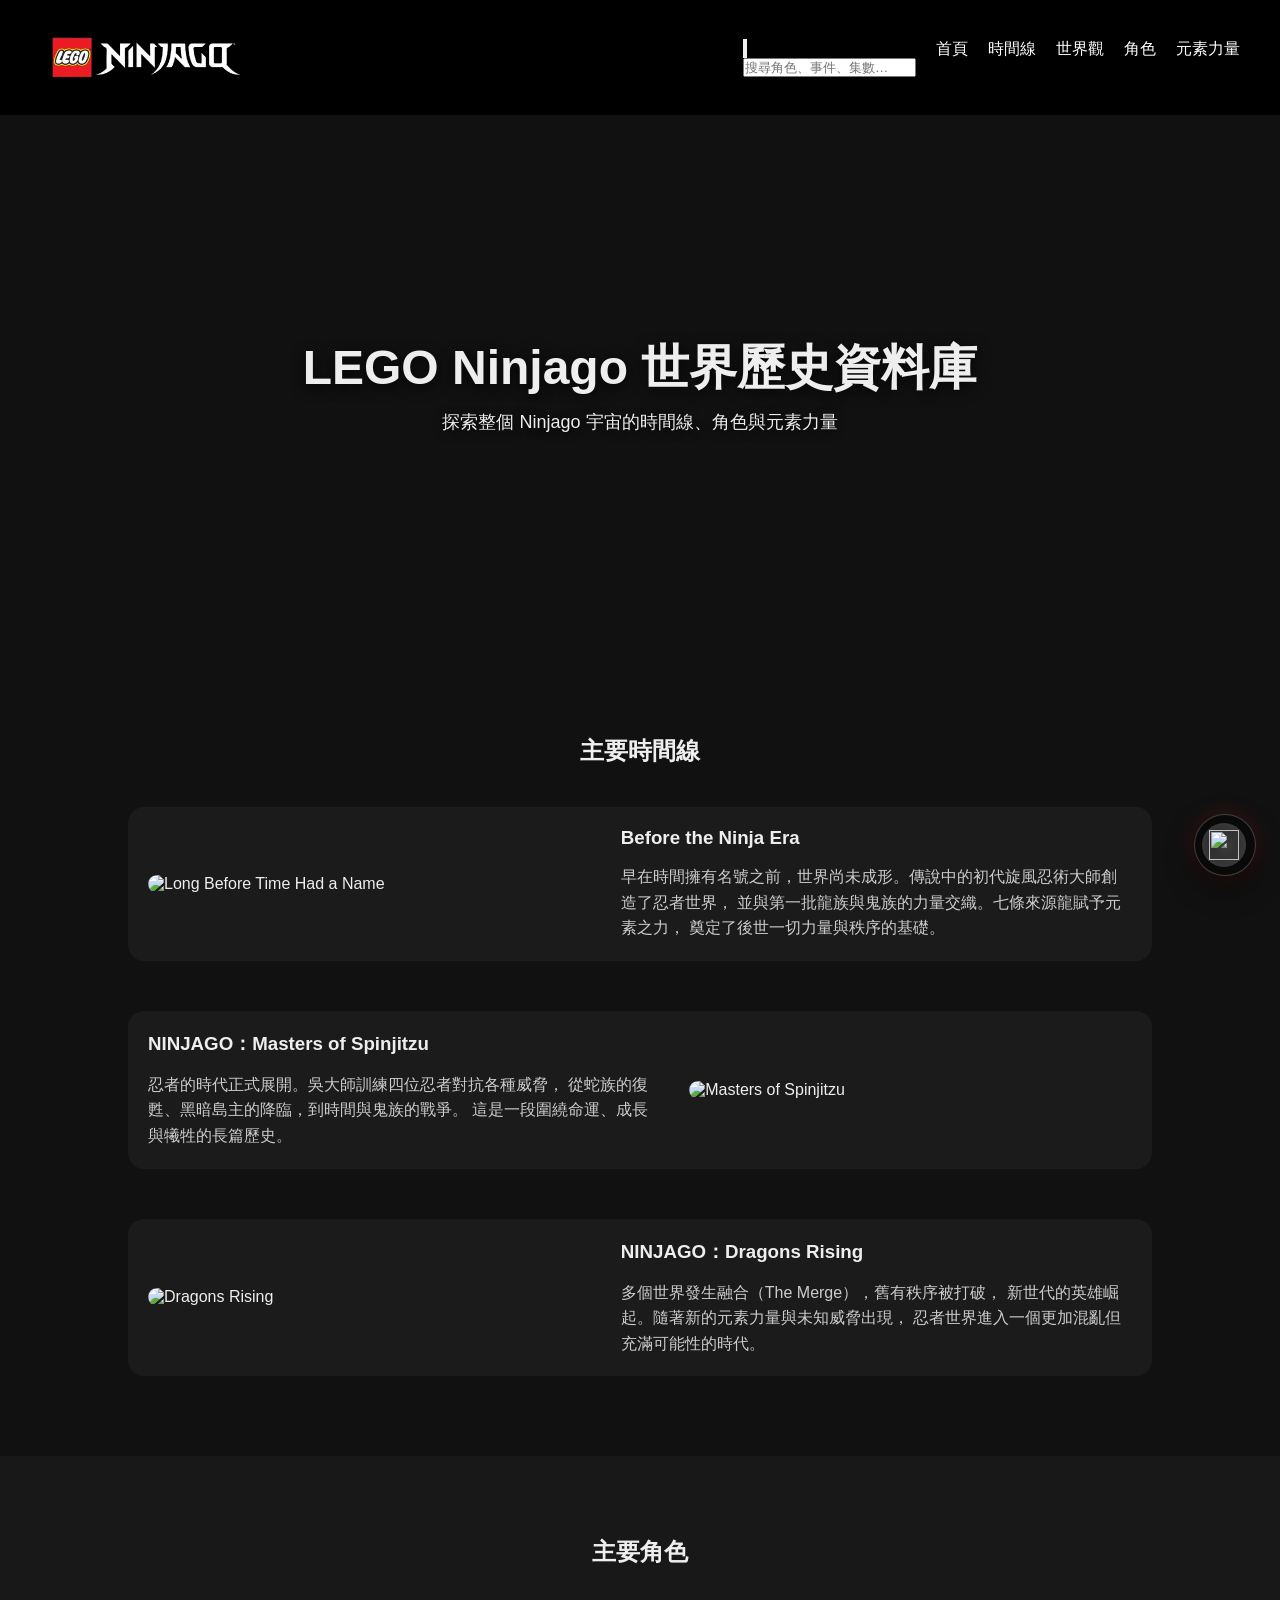
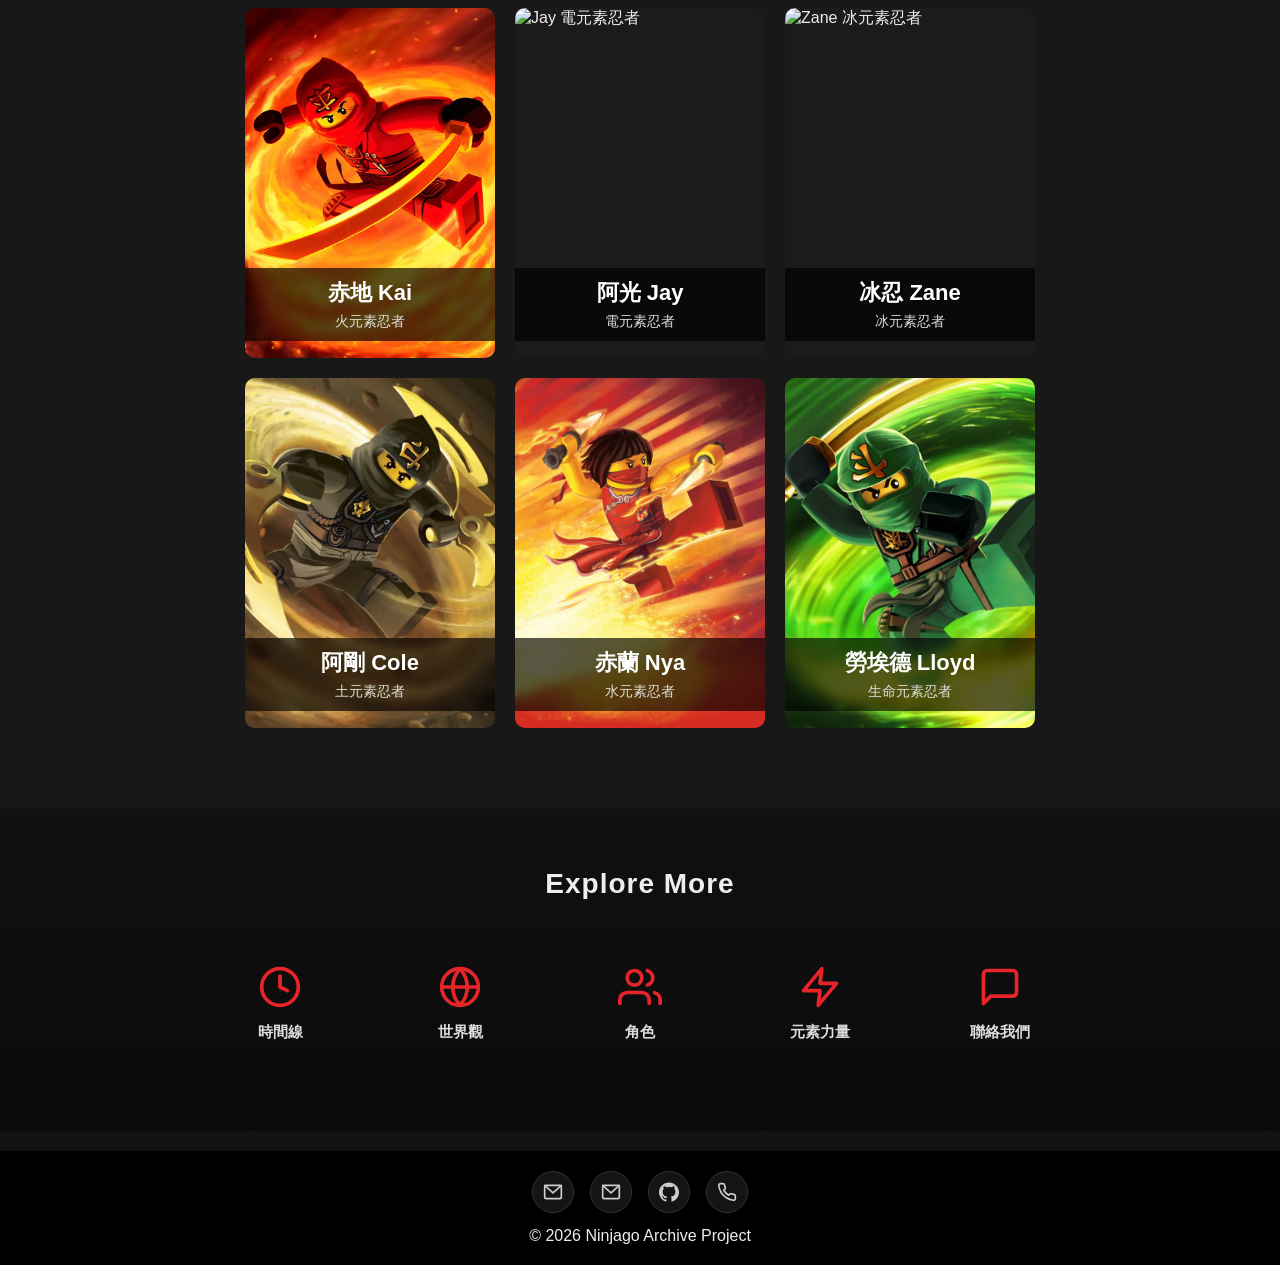
==== commit 434b7f83: "Adding BackTop to each page." ====
--- a/index.html
+++ b/index.html
@@ -6,6 +6,7 @@
     <meta name="viewport" content="width=device-width, initial-scale=1.0">
     <title>Ninjago History Archive</title>
     <link rel="stylesheet" href="style.css">
+    <link rel="stylesheet" href="css/search.css">
 </head>
 
 <body>
@@ -15,10 +16,22 @@
         <nav class="navbar">
             <div class="logo"><img src="img/lego-ninjago-logo.png" alt="Ninjago Archive Logo" height="80px"></div>
             <ul class="nav-links">
+                <!-- Global search toggle (magnifying glass) — first item in nav -->
+                <li class="search-wrapper">
+                    <button class="search-toggle" type="button" aria-label="搜尋">
+                        <svg viewBox="0 0 24 24">
+                            <circle cx="11" cy="11" r="7" />
+                            <line x1="16.65" y1="16.65" x2="21" y2="21" />
+                        </svg>
+                    </button>
+                    <div class="search-input-wrap">
+                        <input class="search-input" type="text" placeholder="搜尋角色、事件、集數…" aria-label="搜尋關鍵字">
+                    </div>
+                </li>
                 <li><a href="index.html">首頁</a></li>
                 <li><a href="src/timeline.html">時間線</a></li>
                 <li><a href="src/world.html">世界觀</a></li>
-                <li><a href="src/characters.html">角色</a></li>
+                <li><a href="/characters/">角色</a></li>
                 <li><a href="src/elements.html">元素力量</a></li>
             </ul>
         </nav>
@@ -94,7 +107,7 @@
                 <img src="img/kai.jpeg" alt="Kai 火元素忍者" class="card-bg-img kai-img">
                 <div class="card-content">
                     <h3>赤地 Kai</h3>
-                    <p>火元素忍者。</p>
+                    <p>火元素忍者</p>
                 </div>
             </div>
 
@@ -102,7 +115,7 @@
                 <img src="img/jay.jpeg" alt="Jay 電元素忍者" class="card-bg-img jay-img">
                 <div class="card-content">
                     <h3>阿光 Jay</h3>
-                    <p>電元素忍者。</p>
+                    <p>電元素忍者</p>
                 </div>
             </div>
 
@@ -110,7 +123,7 @@
                 <img src="img/zane.jpeg" alt="Zane 冰元素忍者" class="card-bg-img zane-img">
                 <div class="card-content">
                     <h3>冰忍 Zane</h3>
-                    <p>冰元素忍者。</p>
+                    <p>冰元素忍者</p>
                 </div>
             </div>
 
@@ -118,7 +131,7 @@
                 <img src="img/cole.jpg" alt="Cole 土元素忍者" class="card-bg-img cole-img">
                 <div class="card-content">
                     <h3>阿剛 Cole</h3>
-                    <p>土元素忍者。</p>
+                    <p>土元素忍者</p>
                 </div>
             </div>
 
@@ -126,7 +139,7 @@
                 <img src="img/nya.jpg" alt="Nya 水元素忍者" class="card-bg-img nya-img">
                 <div class="card-content">
                     <h3>赤蘭 Nya</h3>
-                    <p>水元素忍者。</p>
+                    <p>水元素忍者</p>
                 </div>
             </div>
 
@@ -134,18 +147,115 @@
                 <img src="img/lloyd.jpg" alt="Lloyd 綠忍者" class="card-bg-img lloyd-img">
                 <div class="card-content">
                     <h3>勞埃德 Lloyd</h3>
-                    <p>綠忍者。</p>
-                </div>
-            </div>
-
-        </div>
-    </section>
-
-    <!-- Footer -->
+                    <p>生命元素忍者</p>
+                </div>
+            </div>
+
+        </div>
+    </section>
+
+    <!-- Bottom Navigation Section — quick-access links between Characters and Footer -->
+    <section class="bottom-nav-section">
+        <h2>Explore More</h2>
+        <div class="bottom-nav-grid">
+            <!-- Timeline link -->
+            <a href="src/timeline.html" class="bottom-nav-card" id="nav-timeline">
+                <div class="bottom-nav-icon">
+                    <svg viewBox="0 0 24 24" fill="none" stroke="currentColor" stroke-width="2" stroke-linecap="round"
+                        stroke-linejoin="round">
+                        <circle cx="12" cy="12" r="10" />
+                        <polyline points="12 6 12 12 16 14" />
+                    </svg>
+                </div>
+                <span>時間線</span>
+            </a>
+            <!-- World link -->
+            <a href="src/world.html" class="bottom-nav-card" id="nav-world">
+                <div class="bottom-nav-icon">
+                    <svg viewBox="0 0 24 24" fill="none" stroke="currentColor" stroke-width="2" stroke-linecap="round"
+                        stroke-linejoin="round">
+                        <circle cx="12" cy="12" r="10" />
+                        <line x1="2" y1="12" x2="22" y2="12" />
+                        <path
+                            d="M12 2a15.3 15.3 0 0 1 4 10 15.3 15.3 0 0 1-4 10 15.3 15.3 0 0 1-4-10A15.3 15.3 0 0 1 12 2z" />
+                    </svg>
+                </div>
+                <span>世界觀</span>
+            </a>
+            <!-- Characters link -->
+            <a href="/characters/" class="bottom-nav-card" id="nav-characters">
+                <div class="bottom-nav-icon">
+                    <svg viewBox="0 0 24 24" fill="none" stroke="currentColor" stroke-width="2" stroke-linecap="round"
+                        stroke-linejoin="round">
+                        <path d="M17 21v-2a4 4 0 0 0-4-4H5a4 4 0 0 0-4 4v2" />
+                        <circle cx="9" cy="7" r="4" />
+                        <path d="M23 21v-2a4 4 0 0 0-3-3.87" />
+                        <path d="M16 3.13a4 4 0 0 1 0 7.75" />
+                    </svg>
+                </div>
+                <span>角色</span>
+            </a>
+            <!-- Elements link -->
+            <a href="src/elements.html" class="bottom-nav-card" id="nav-elements">
+                <div class="bottom-nav-icon">
+                    <svg viewBox="0 0 24 24" fill="none" stroke="currentColor" stroke-width="2" stroke-linecap="round"
+                        stroke-linejoin="round">
+                        <polygon points="13 2 3 14 12 14 11 22 21 10 12 10 13 2" />
+                    </svg>
+                </div>
+                <span>元素力量</span>
+            </a>
+            <!-- Contact link — only accessible from this bottom nav, NOT the top navbar -->
+            <a href="src/contact.html" class="bottom-nav-card bottom-nav-contact" id="nav-contact">
+                <div class="bottom-nav-icon">
+                    <svg viewBox="0 0 24 24" fill="none" stroke="currentColor" stroke-width="2" stroke-linecap="round"
+                        stroke-linejoin="round">
+                        <path d="M21 15a2 2 0 0 1-2 2H7l-4 4V5a2 2 0 0 1 2-2h14a2 2 0 0 1 2 2z" />
+                    </svg>
+                </div>
+                <span>聯絡我們</span>
+            </a>
+        </div>
+    </section>
+
+    <!-- Footer with contact icon buttons -->
     <footer>
+        <div class="footer-icons">
+            <a href="mailto:ianmackenzie0909@gmail.com" class="footer-icon-btn" title="Email Ian"
+                aria-label="Email Ian">
+                <svg viewBox="0 0 24 24" fill="none" stroke="currentColor" stroke-width="2" stroke-linecap="round"
+                    stroke-linejoin="round">
+                    <rect x="2" y="4" width="20" height="16" rx="2" />
+                    <path d="M22 4L12 13 2 4" />
+                </svg>
+            </a>
+            <a href="mailto:hal326lego@gmail.com" class="footer-icon-btn" title="Email Hal" aria-label="Email Hal">
+                <svg viewBox="0 0 24 24" fill="none" stroke="currentColor" stroke-width="2" stroke-linecap="round"
+                    stroke-linejoin="round">
+                    <rect x="2" y="4" width="20" height="16" rx="2" />
+                    <path d="M22 4L12 13 2 4" />
+                </svg>
+            </a>
+            <a href="https://github.com/IanMackenzie0909" target="_blank" rel="noopener noreferrer"
+                class="footer-icon-btn" title="GitHub" aria-label="GitHub">
+                <svg viewBox="0 0 24 24" fill="currentColor">
+                    <path
+                        d="M12 .5C5.37.5 0 5.78 0 12.29c0 5.21 3.43 9.64 8.21 11.21.6.11.82-.26.82-.57 0-.28-.01-1.03-.02-2.03-3.34.72-4.04-1.61-4.04-1.61-.55-1.37-1.33-1.74-1.33-1.74-1.09-.74.08-.72.08-.72 1.2.08 1.84 1.23 1.84 1.23 1.07 1.83 2.81 1.3 3.5 1 .11-.78.42-1.3.76-1.6-2.67-.3-5.47-1.33-5.47-5.93 0-1.31.47-2.38 1.24-3.22-.13-.3-.54-1.52.12-3.18 0 0 1.01-.32 3.3 1.23a11.5 11.5 0 0 1 6.02 0c2.28-1.55 3.29-1.23 3.29-1.23.66 1.66.25 2.88.12 3.18.77.84 1.23 1.91 1.23 3.22 0 4.61-2.81 5.63-5.48 5.92.43.37.81 1.1.81 2.22 0 1.6-.01 2.9-.01 3.29 0 .32.21.69.82.57C20.57 21.93 24 17.5 24 12.29 24 5.78 18.63.5 12 .5z" />
+                </svg>
+            </a>
+            <a href="tel:0952678732" class="footer-icon-btn" title="Phone" aria-label="Phone">
+                <svg viewBox="0 0 24 24" fill="none" stroke="currentColor" stroke-width="2" stroke-linecap="round"
+                    stroke-linejoin="round">
+                    <path
+                        d="M22 16.92v3a2 2 0 0 1-2.18 2 19.79 19.79 0 0 1-8.63-3.07 19.5 19.5 0 0 1-6-6A19.79 19.79 0 0 1 2.12 4.18 2 2 0 0 1 4.11 2h3a2 2 0 0 1 2 1.72 12.84 12.84 0 0 0 .7 2.81 2 2 0 0 1-.45 2.11L8.09 9.91a16 16 0 0 0 6 6l1.27-1.27a2 2 0 0 1 2.11-.45 12.84 12.84 0 0 0 2.81.7A2 2 0 0 1 22 16.92z" />
+                </svg>
+            </a>
+        </div>
         <p>© 2026 Ninjago Archive Project</p>
     </footer>
 
+    <script src="action/search.js"></script>
+    <script src="action/back-to-top.js"></script>
 </body>
 
-</html>+</html>
--- a/style.css
+++ b/style.css
@@ -1,719 +1,967 @@
-* {
-    margin: 0;
-    padding: 0;
-    box-sizing: border-box;
-    font-family: Arial, Helvetica, sans-serif;
-}
-
-body {
-    background: #111;
-    color: #eee;
-}
-
-/* Navbar */
-
-.navbar {
-    display: flex;
-    justify-content: space-between;
-    align-items: center;
-    padding: 15px 40px;
-    background: #000;
-    position: sticky;
-    top: 0;
-}
-
-.logo {
-    font-size: 20px;
-    font-weight: bold;
-}
-
-.nav-links {
-    list-style: none;
-    display: flex;
-}
-
-.nav-links li {
-    margin-left: 20px;
-}
-
-.nav-links a {
-    text-decoration: none;
-    color: white;
-    transition: 0.3s;
-}
-
-.nav-links a:hover {
-    color: #e62429;
-}
-
-/* Hero */
-
-.hero {
-    position: relative;
-    overflow: hidden;
-    isolation: isolate;
-    height: 60vh;
-    min-height: 360px;
-    display: flex;
-    flex-direction: column;
-    justify-content: center;
-    align-items: center;
-    text-align: center;
-    background: #111;
-}
-
-.hero::before {
-    content: "";
-    position: absolute;
-    inset: 0;
-    background-image: url("img/Ninjago-banner.png");
-    /* New bg */
-    background-repeat: repeat-x;
-    background-size: auto 100%;
-    background-position: 0 center;
-    animation: hero-pan 60s linear infinite;
-    /* extended loop time */
-    will-change: background-position;
-    z-index: 0;
-}
-
-.hero::after {
-    content: "";
-    position: absolute;
-    inset: 0;
-    background: linear-gradient(to bottom, rgba(17, 17, 17, 0.45), rgba(17, 17, 17, 0.7));
-    z-index: 1;
-}
-
-.hero h1 {
-    position: relative;
-    z-index: 2;
-    font-size: 48px;
-    margin-bottom: 10px;
-    text-shadow: 0 3px 14px rgba(0, 0, 0, 0.8);
-}
-
-.hero p {
-    position: relative;
-    z-index: 2;
-    font-size: 18px;
-    text-shadow: 0 2px 10px rgba(0, 0, 0, 0.75);
-}
-
-@keyframes hero-pan {
-    from {
-        background-position: 0 center;
-    }
-
-    to {
-        background-position: -5083px center;
-    }
-}
-
-/* Sections */
-
-.section {
-    padding: 80px 10%;
-}
-
-.section h2 {
-    text-align: center;
-    margin-bottom: 40px;
-}
-
-/* Cards */
-
-.card-container {
-    display: flex;
-    gap: 20px;
-    flex-wrap: wrap;
-    justify-content: center;
-}
-
-.card {
-    background: #1b1b1b;
-    padding: 20px;
-    width: 250px;
-    border-radius: 10px;
-    transition: 0.3s;
-}
-
-.card:hover {
-    transform: translateY(-5px);
-    background: #242424;
-}
-
-/* Era Overview */
-
-.era-overview {
-    display: flex;
-    flex-direction: column;
-    gap: 50px;
-}
-
-/* 主卡片 */
-.era-block {
-    display: flex;
-    align-items: center;
-    gap: 30px;
-    padding: 20px;
-    border-radius: 16px;
-    position: relative;
-    overflow: hidden;
-
-    background: #1b1b1b;
-    transition: all 0.4s ease;
-}
-
-.era-image {
-    flex: 0 0 min(45%, 460px);
-}
-
-/* 左右反轉 */
-.era-block.reverse {
-    flex-direction: row-reverse;
-}
-
-/*  Hover 主效果 */
-.era-block:hover {
-    transform: translateY(-8px) scale(1.01);
-    box-shadow: 0 15px 40px rgba(0, 0, 0, 0.6);
-}
-
-.era-block:hover::before {
-    left: 100%;
-}
-
-/*  圖片動畫 */
-.era-image img {
-    display: block;
-    width: 100%;
-    max-width: 100%;
-    height: auto;
-    border-radius: 12px;
-    transition: transform 0.4s ease, filter 0.4s ease;
-}
-
-.era-block:hover .era-image img {
-    transform: scale(1.05);
-    filter: brightness(1.1);
-}
-
-/*  文字微動畫 */
-.era-content {
-    flex: 1;
-    min-width: 0;
-    transition: transform 0.3s ease;
-}
-
-.era-block:hover .era-content {
-    transform: translateX(5px);
-}
-
-.era-content h3 {
-    margin-bottom: 15px;
-    transition: color 0.3s;
-}
-
-
-/* 內文 */
-.era-content p {
-    color: #ccc;
-    line-height: 1.6;
-    word-break: break-word;
-}
-
-@media (max-width: 900px) {
-
-    .era-block,
-    .era-block.reverse {
-        flex-direction: column;
-        align-items: stretch;
-        gap: 16px;
-        padding: 14px;
-    }
-
-    .era-image {
-        width: 100%;
-        flex: 0 0 auto;
-    }
-
-    .era-image img {
-        width: 100%;
-        max-width: 100%;
-        height: 200px;
-        object-fit: cover;
-        border-radius: 10px;
-    }
-
-    .era-content h3 {
-        margin-bottom: 10px;
-        font-size: 22px;
-    }
-
-    .era-content p {
-        font-size: 15px;
-        line-height: 1.7;
-    }
-}
-
-/* Dark section */
-
-.dark {
-    background: #181818;
-}
-
-/* Footer */
-
-footer {
-    text-align: center;
-    padding: 20px;
-    background: #000;
-    margin-top: 50px;
-}
-
-/*MODIFY FROM HERE*/
-/* ==========================
-   Character card backgrounds
-   ========================== */
-
-/* 卡片外框設定 */
-.character-card {
-    height: 350px;
-    padding: 0;
-    /* 移除原始 padding，改由內部元素控制 */
-    position: relative;
-    /* 圖片和文字框絕對定位 */
-    overflow: hidden;
-    /* 把超出圓角的圖片切掉 */
-}
-
-/* Hover effect */
-.character-card:hover {
-    transform: translateY(-6px);
-    box-shadow: 0 12px 35px rgba(0, 0, 0, 0.5);
-}
-
-.character-card:hover::before {
-    left: 100%;
-}
-
-/* Img animation */
-.character-card img {
-    width: 100%;
-    height: 100%;
-    object-fit: cover;
-    /* 圖片覆蓋整個卡片區域 */
-    transition: transform 0.4s ease, filter 0.4s ease;
-}
-
-.character-card:hover img {
-    transform: scale(1.08);
-    filter: brightness(1.15);
-}
-
-/* Img positions fine-tune */
-
-.kai-img {
-    /* object-position: x(center) y(%) */
-    object-position: center 10%;
-}
-
-.jay-img {
-    object-position: center 0%;
-}
-
-.zane-img {
-    object-position: center 5%;
-}
-
-.cole-img {
-    object-position: center 17%;
-}
-
-.nya-img {
-    object-position: center 20%;
-}
-
-.lloyd-img {
-    object-position: center 40%;
-}
-
-/* <img> 標籤變bg */
-.card-bg-img {
-    width: 100%;
-    height: 100%;
-    object-fit: cover;
-    position: absolute;
-    top: 0;
-    left: 0;
-    z-index: 0;
-    /* Img: Bottom */
-}
-
-/* 角色半透明文字框 */
-.character-card .card-content {
-    position: absolute;
-    top: 260px;
-    left: 0;
-    width: 100%;
-    z-index: 1;
-    /* Overlaid on top of the Img */
-
-    /* 半透明黑底與毛玻璃效果 */
-    background-color: rgba(0, 0, 0, 0.65);
-    color: #ffffff;
-    padding: 10px 16px;
-    -webkit-backdrop-filter: blur(4px);
-    backdrop-filter: blur(4px);
-}
-
-/* 文字框微動畫 */
-.character-card .card-content {
-    transition: background-color 0.3s ease, color 0.3s ease;
-}
-
-.character-card:hover .card-content {
-    font-weight: bolder, lighter;
-    color: #ff4d4d;
-}
-
-/* 文字框內的標題與段落微調 */
-.character-card .card-content h3 {
-    margin: 0 0 5px 0;
-    font-size: 22px;
-    text-align: center;
-}
-
-.character-card .card-content p {
-    margin: 0;
-    font-size: 14px;
-    text-align: center;
-    color: #ddd;
-}
-
-
-.page-title {
-    text-align: center;
-    font-size: 40px;
-    margin: 50px 0;
-}
-
-.character-grid {
-    display: grid;
-    grid-template-columns: repeat(auto-fit, minmax(300px, 1fr));
-    gap: 24px;
-}
-
-.character-profile {
-    background: #1b1b1b;
-    border: 1px solid #2b2b2b;
-    border-radius: 14px;
-    overflow: hidden;
-    transition: 0.3s;
-}
-
-.character-profile:hover {
-    transform: translateY(-4px);
-    border-color: #3a3a3a;
-    box-shadow: 0 10px 28px rgba(0, 0, 0, 0.35);
-}
-
-.character-profile .character-card {
-    width: 100%;
-}
-
-.profile-body {
-    padding: 16px 16px 18px;
-}
-
-.profile-meta {
-    list-style: none;
-    display: grid;
-    gap: 8px;
-    margin: 0 0 14px;
-    padding: 0;
-    color: #ddd;
-    font-size: 14px;
-    line-height: 1.5;
-}
-
-.profile-meta strong {
-    color: #fff;
-}
-
-.profile-desc {
-    margin: 0;
-    color: #cfcfcf;
-    line-height: 1.7;
-    font-size: 14px;
-}
-
-/* Timeline */
-.nav-links a.active {
-    color: #e62429;
-    font-weight: 700;
-}
-
-.timeline-hero {
-    min-height: 420px;
-    height: 65vh;
-}
-
-.timeline-hero::before {
-    background-image:
-        linear-gradient(rgba(0, 0, 0, 0.15), rgba(0, 0, 0, 0.15)),
-        url("img/Ninjago-banner.png");
-}
-
-.timeline-hero::after {
-    background:
-        radial-gradient(circle at 20% 30%, rgba(230, 36, 41, 0.2), transparent 45%),
-        radial-gradient(circle at 80% 70%, rgba(0, 180, 255, 0.18), transparent 40%),
-        linear-gradient(to bottom, rgba(17, 17, 17, 0.5), rgba(17, 17, 17, 0.8));
-}
-
-.hero-chip-row {
-    position: relative;
-    z-index: 2;
-    margin-top: 18px;
-    display: flex;
-    gap: 12px;
-    flex-wrap: wrap;
-    justify-content: center;
-}
-
-.hero-chip {
-    padding: 6px 12px;
-    border: 1px solid rgba(255, 255, 255, 0.3);
-    border-radius: 999px;
-    background: rgba(0, 0, 0, 0.35);
-    font-size: 13px;
-}
-
-.section-sub {
-    text-align: center;
-    color: #bbb;
-    margin-top: -18px;
-    margin-bottom: 32px;
-    line-height: 1.7;
-}
-
-.immersive-stage {
-    position: relative;
-    width: min(1100px, 100%);
-    margin: 0 auto;
-    padding: 10px 0 20px;
-    isolation: isolate;
-}
-
-.axis {
-    position: absolute;
-    left: 50%;
-    top: 0;
-    bottom: 0;
-    width: 4px;
-    transform: translateX(-50%);
-    background: linear-gradient(to bottom, #e62429 0%, #f59e0b 45%, #22d3ee 100%);
-    box-shadow: 0 0 25px rgba(230, 36, 41, 0.35);
-    z-index: 0;
-    pointer-events: none;
-}
-
-.tl-entry {
-    width: calc(50% - 44px);
-    background: rgba(20, 20, 20, 0.92);
-    border: 1px solid #2d2d2d;
-    border-left: 4px solid #e62429;
-    border-radius: 14px;
-    padding: 18px;
-    margin: 20px 0;
-    position: relative;
-    opacity: 0;
-    transform: translateY(35px);
-    transition: all .5s ease;
-    box-shadow: 0 10px 30px rgba(0, 0, 0, 0.35);
-    z-index: 1;
-}
-
-.tl-entry.show {
-    opacity: 1;
-    transform: translateY(0);
-}
-
-.tl-entry:nth-of-type(odd) {
-    margin-left: 0;
-}
-
-.tl-entry:nth-of-type(even) {
-    margin-left: calc(50% + 44px);
-}
-
-.tl-entry::before {
-    content: "";
-    position: absolute;
-    top: 24px;
-    width: 14px;
-    height: 14px;
-    border-radius: 50%;
-    background: #fff;
-    box-shadow: 0 0 0 4px rgba(230, 36, 41, 0.3);
-    z-index: 2;
-}
-
-.tl-entry:nth-of-type(odd)::before {
-    right: -52px;
-}
-
-.tl-entry:nth-of-type(even)::before {
-    left: -52px;
-}
-
-.tl-entry h3 {
-    margin-bottom: 10px;
-    font-size: 21px;
-}
-
-.tl-entry p {
-    color: #d2d2d2;
-    line-height: 1.7;
-}
-
-.tl-entry:hover {
-    transform: translateY(-4px);
-    border-color: #434343;
-    background: rgba(28, 28, 28, 0.95);
-}
-
-footer {
-    margin-top: 20px;
-}
-
-@media (max-width: 900px) {
-    .axis {
-        left: 16px;
-        transform: none;
-    }
-
-    .tl-entry,
-    .tl-entry:nth-of-type(even),
-    .tl-entry:nth-of-type(odd) {
-        width: calc(100% - 42px);
-        margin-left: 42px;
-    }
-
-    .tl-entry::before,
-    .tl-entry:nth-of-type(even)::before,
-    .tl-entry:nth-of-type(odd)::before {
-        left: -34px;
-        right: auto;
-    }
-}
-
-/* World */
-.world-grid {
-    display: grid;
-    grid-template-columns: repeat(auto-fit, minmax(250px, 1fr));
-    gap: 20px;
-}
-
-.world-card {
-    background: #222;
-    padding: 20px;
-    border-radius: 10px;
-}
-
-/* Elements */
-.source-container {
-    display: flex;
-    flex-direction: column;
-    gap: 40px;
-}
-
-.source-block {
-    background: #1b1b1b;
-    padding: 25px;
-    border-radius: 15px;
-    transition: 0.3s;
-    position: relative;
-    overflow: hidden;
-}
-
-.source-block:hover {
-    transform: scale(1.02);
-    box-shadow: 0 0 30px rgba(0, 255, 255, 0.2);
-}
-
-/* 標題 */
-.source-block h2 {
-    margin-bottom: 15px;
-}
-
-/* 元素排列 */
-.element-list {
-    display: flex;
-    flex-wrap: wrap;
-    gap: 15px;
-}
-
-/* 元素卡 */
-.element {
-    padding: 15px 25px;
-    border-radius: 10px;
-    font-weight: bold;
-    color: white;
-    transition: 0.3s;
-}
-
-.element:hover {
-    transform: scale(1.1);
-}
-
-/* 顏色系統 */
-.fire {
-    background: #ff4d4d;
-}
-
-.heat {
-    background: #ff944d;
-}
-
-.energy {
-    background: #00e6e6;
-}
-
-.lightning {
-    background: #4da6ff;
-}
-
-.ice {
-    background: #99e6ff;
-}
-
-.earth {
-    background: #b38600;
-}
-
-.quake {
-    background: #806000;
-}
-
-.water {
-    background: #3399ff;
-}
-
-.wind {
-    background: #66ffcc;
-}
-
-.creation {
-    background: #cc66ff;
-}
-
-.fusion {
-    background: #ff66cc;
-}
-
-.tech {
-    background: #6666ff;
-}+* {
+    margin: 0;
+    padding: 0;
+    box-sizing: border-box;
+    font-family: Arial, Helvetica, sans-serif;
+}
+
+body {
+    background: #111;
+    color: #eee;
+}
+
+/* Back To Top Floating Button */
+
+.back-to-top-btn {
+    position: fixed;
+    right: 24px;
+    bottom: 24px;
+    z-index: 1200;
+    display: inline-flex;
+    align-items: center;
+    justify-content: flex-end;
+    width: 62px;
+    height: 62px;
+    overflow: visible;
+    border: 1px solid rgba(255, 255, 255, 0.22);
+    border-radius: 999px;
+    background: rgba(10, 10, 10, 0.86);
+    color: #fff;
+    cursor: pointer;
+    box-shadow: 0 12px 30px rgba(0, 0, 0, 0.48), 0 0 22px rgba(230, 36, 41, 0.22);
+    backdrop-filter: blur(10px);
+    transition: background 0.28s ease, border-color 0.28s ease, transform 0.28s ease, box-shadow 0.28s ease;
+}
+
+.back-to-top-btn:hover,
+.back-to-top-btn:focus-visible {
+    background: rgba(230, 36, 41, 0.92);
+    border-color: rgba(255, 255, 255, 0.45);
+    transform: translateY(-4px);
+    box-shadow: 0 16px 36px rgba(0, 0, 0, 0.5), 0 0 28px rgba(230, 36, 41, 0.42);
+}
+
+.back-to-top-btn:focus-visible {
+    outline: 3px solid rgba(255, 255, 255, 0.75);
+    outline-offset: 4px;
+}
+
+.back-to-top-orb {
+    position: absolute;
+    right: 9px;
+    display: grid;
+    place-items: center;
+    width: 44px;
+    height: 44px;
+    border-radius: 50%;
+    background: radial-gradient(circle, rgba(255, 255, 255, 0.25), rgba(255, 255, 255, 0.08));
+    box-shadow: inset 0 0 12px rgba(255, 255, 255, 0.16);
+}
+
+.back-to-top-orb img {
+    width: 30px;
+    height: 30px;
+    object-fit: contain;
+    filter: drop-shadow(0 3px 8px rgba(0, 0, 0, 0.42));
+    transition: opacity 0.16s ease, transform 0.16s ease;
+}
+
+.back-to-top-orb img.is-switching {
+    opacity: 0;
+    transform: rotate(28deg) scale(0.72);
+}
+
+.back-to-top-label {
+    position: absolute;
+    right: 50%;
+    bottom: calc(100% + 10px);
+    transform: translateX(50%) translateY(6px);
+    white-space: nowrap;
+    font-size: 15px;
+    font-weight: 700;
+    letter-spacing: 0;
+    color: rgba(255, 255, 255, 0.72);
+    text-shadow: 0 2px 10px rgba(0, 0, 0, 0.68);
+    opacity: 0;
+    pointer-events: none;
+    transition: opacity 0.22s ease;
+}
+
+.back-to-top-btn:hover .back-to-top-label,
+.back-to-top-btn:focus-visible .back-to-top-label {
+    opacity: 1;
+    animation: back-to-top-label-bounce 0.72s ease-in-out infinite alternate;
+}
+
+@keyframes back-to-top-label-bounce {
+    from {
+        transform: translateX(50%) translateY(6px);
+    }
+
+    to {
+        transform: translateX(50%) translateY(-2px);
+    }
+}
+
+@media (max-width: 640px) {
+    .back-to-top-btn {
+        right: 16px;
+        bottom: 16px;
+        width: 56px;
+        height: 56px;
+    }
+
+    .back-to-top-btn:hover,
+    .back-to-top-btn:focus-visible {
+        transform: translateY(-4px);
+    }
+
+    .back-to-top-orb {
+        right: 8px;
+        width: 40px;
+        height: 40px;
+    }
+
+    .back-to-top-orb img {
+        width: 27px;
+        height: 27px;
+    }
+
+    .back-to-top-label {
+        font-size: 14px;
+    }
+}
+
+/* Navbar */
+
+/* Navbar holds: logo, nav-links (search is first item inside nav-links) */
+.navbar {
+    display: flex;
+    justify-content: space-between;
+    align-items: center;
+    padding: 15px 40px;
+    background: #000;
+    position: sticky;
+    top: 0;
+    z-index: 1000;
+}
+
+.logo {
+    font-size: 20px;
+    font-weight: bold;
+}
+
+.nav-links {
+    list-style: none;
+    display: flex;
+}
+
+.nav-links li {
+    margin-left: 20px;
+}
+
+.nav-links a {
+    text-decoration: none;
+    color: white;
+    transition: 0.3s;
+}
+
+.nav-links a:hover {
+    color: #e62429;
+}
+
+/* Hero */
+
+.hero {
+    position: relative;
+    overflow: hidden;
+    isolation: isolate;
+    height: 60vh;
+    min-height: 360px;
+    display: flex;
+    flex-direction: column;
+    justify-content: center;
+    align-items: center;
+    text-align: center;
+    background: #111;
+}
+
+.hero::before {
+    content: "";
+    position: absolute;
+    inset: 0;
+    background-image: url("img/Ninjago-banner.png");
+    /* New bg */
+    background-repeat: repeat-x;
+    background-size: auto 100%;
+    background-position: 0 center;
+    animation: hero-pan 60s linear infinite;
+    /* extended loop time */
+    will-change: background-position;
+    z-index: 0;
+}
+
+.hero::after {
+    content: "";
+    position: absolute;
+    inset: 0;
+    background: linear-gradient(to bottom, rgba(17, 17, 17, 0.45), rgba(17, 17, 17, 0.7));
+    z-index: 1;
+}
+
+.hero h1 {
+    position: relative;
+    z-index: 2;
+    font-size: 48px;
+    margin-bottom: 10px;
+    text-shadow: 0 3px 14px rgba(0, 0, 0, 0.8);
+}
+
+.hero p {
+    position: relative;
+    z-index: 2;
+    font-size: 18px;
+    text-shadow: 0 2px 10px rgba(0, 0, 0, 0.75);
+}
+
+@keyframes hero-pan {
+    from {
+        background-position: 0 center;
+    }
+
+    to {
+        background-position: -5083px center;
+    }
+}
+
+/* Sections */
+
+.section {
+    padding: 80px 10%;
+}
+
+.section h2 {
+    text-align: center;
+    margin-bottom: 40px;
+}
+
+/* Cards */
+
+.card-container {
+    display: flex;
+    gap: 20px;
+    flex-wrap: wrap;
+    justify-content: center;
+}
+
+.card {
+    background: #1b1b1b;
+    padding: 20px;
+    width: 250px;
+    border-radius: 10px;
+    transition: 0.3s;
+}
+
+.card:hover {
+    transform: translateY(-5px);
+    background: #242424;
+}
+
+/* Era Overview */
+
+.era-overview {
+    display: flex;
+    flex-direction: column;
+    gap: 50px;
+}
+
+/* 主卡片 */
+.era-block {
+    display: flex;
+    align-items: center;
+    gap: 30px;
+    padding: 20px;
+    border-radius: 16px;
+    position: relative;
+    overflow: hidden;
+
+    background: #1b1b1b;
+    transition: all 0.4s ease;
+}
+
+.era-image {
+    flex: 0 0 min(45%, 460px);
+}
+
+/* 左右反轉 */
+.era-block.reverse {
+    flex-direction: row-reverse;
+}
+
+/*  Hover 主效果 */
+.era-block:hover {
+    transform: translateY(-8px) scale(1.01);
+    box-shadow: 0 15px 40px rgba(0, 0, 0, 0.6);
+}
+
+.era-block:hover::before {
+    left: 100%;
+}
+
+/*  圖片動畫 */
+.era-image img {
+    display: block;
+    width: 100%;
+    max-width: 100%;
+    height: auto;
+    border-radius: 12px;
+    transition: transform 0.4s ease, filter 0.4s ease;
+}
+
+.era-block:hover .era-image img {
+    transform: scale(1.05);
+    filter: brightness(1.1);
+}
+
+/*  文字微動畫 */
+.era-content {
+    flex: 1;
+    min-width: 0;
+    transition: transform 0.3s ease;
+}
+
+.era-block:hover .era-content {
+    transform: translateX(5px);
+}
+
+.era-content h3 {
+    margin-bottom: 15px;
+    transition: color 0.3s;
+}
+
+
+/* 內文 */
+.era-content p {
+    color: #ccc;
+    line-height: 1.6;
+    word-break: break-word;
+}
+
+@media (max-width: 900px) {
+
+    .era-block,
+    .era-block.reverse {
+        flex-direction: column;
+        align-items: stretch;
+        gap: 16px;
+        padding: 14px;
+    }
+
+    .era-image {
+        width: 100%;
+        flex: 0 0 auto;
+    }
+
+    .era-image img {
+        width: 100%;
+        max-width: 100%;
+        height: 200px;
+        object-fit: cover;
+        border-radius: 10px;
+    }
+
+    .era-content h3 {
+        margin-bottom: 10px;
+        font-size: 22px;
+    }
+
+    .era-content p {
+        font-size: 15px;
+        line-height: 1.7;
+    }
+}
+
+/* Dark section */
+
+.dark {
+    background: #181818;
+}
+
+/* Footer */
+
+footer {
+    text-align: center;
+    padding: 20px;
+    background: #000;
+    margin-top: 50px;
+}
+
+/*MODIFY FROM HERE*/
+/* ==========================
+   Character card backgrounds
+   ========================== */
+
+/* 卡片外框設定 */
+.character-card {
+    height: 350px;
+    padding: 0;
+    /* 移除原始 padding，改由內部元素控制 */
+    position: relative;
+    /* 圖片和文字框絕對定位 */
+    overflow: hidden;
+    /* 把超出圓角的圖片切掉 */
+}
+
+/* Hover effect */
+.character-card:hover {
+    transform: translateY(-6px);
+    box-shadow: 0 12px 35px rgba(0, 0, 0, 0.5);
+}
+
+.character-card:hover::before {
+    left: 100%;
+}
+
+/* Img animation */
+.character-card img {
+    width: 100%;
+    height: 100%;
+    object-fit: cover;
+    /* 圖片覆蓋整個卡片區域 */
+    transition: transform 0.4s ease, filter 0.4s ease;
+}
+
+.character-card:hover img {
+    transform: scale(1.08);
+    filter: brightness(1.15);
+}
+
+/* Img positions fine-tune */
+
+.kai-img {
+    /* object-position: x(center) y(%) */
+    object-position: center 10%;
+}
+
+.jay-img {
+    object-position: center 0%;
+}
+
+.zane-img {
+    object-position: center 5%;
+}
+
+.cole-img {
+    object-position: center 17%;
+}
+
+.nya-img {
+    object-position: center 20%;
+}
+
+.lloyd-img {
+    object-position: center 40%;
+}
+
+/* <img> 標籤變bg */
+.card-bg-img {
+    width: 100%;
+    height: 100%;
+    object-fit: cover;
+    position: absolute;
+    top: 0;
+    left: 0;
+    z-index: 0;
+    /* Img: Bottom */
+}
+
+/* 角色半透明文字框 */
+.character-card .card-content {
+    position: absolute;
+    top: 260px;
+    left: 0;
+    width: 100%;
+    z-index: 1;
+    /* Overlaid on top of the Img */
+
+    /* 半透明黑底與毛玻璃效果 */
+    background-color: rgba(0, 0, 0, 0.65);
+    color: #ffffff;
+    padding: 10px 16px;
+    -webkit-backdrop-filter: blur(4px);
+    backdrop-filter: blur(4px);
+}
+
+/* 文字框微動畫 */
+.character-card .card-content {
+    transition: background-color 0.3s ease, color 0.3s ease;
+}
+
+.character-card:hover .card-content {
+    font-weight: bolder, lighter;
+    color: #ff4d4d;
+}
+
+/* 文字框內的標題與段落微調 */
+.character-card .card-content h3 {
+    margin: 0 0 5px 0;
+    font-size: 22px;
+    text-align: center;
+}
+
+.character-card .card-content p {
+    margin: 0;
+    font-size: 14px;
+    text-align: center;
+    color: #ddd;
+}
+
+
+.page-title {
+    text-align: center;
+    font-size: 40px;
+    margin: 50px 0;
+}
+
+.character-grid {
+    display: grid;
+    grid-template-columns: repeat(auto-fit, minmax(300px, 1fr));
+    gap: 24px;
+}
+
+.character-profile {
+    background: #1b1b1b;
+    border: 1px solid #2b2b2b;
+    border-radius: 14px;
+    overflow: hidden;
+    transition: 0.3s;
+}
+
+.character-profile:hover {
+    transform: translateY(-4px);
+    border-color: #3a3a3a;
+    box-shadow: 0 10px 28px rgba(0, 0, 0, 0.35);
+}
+
+.character-profile .character-card {
+    width: 100%;
+}
+
+.profile-body {
+    padding: 16px 16px 18px;
+}
+
+.profile-meta {
+    list-style: none;
+    display: grid;
+    gap: 8px;
+    margin: 0 0 14px;
+    padding: 0;
+    color: #ddd;
+    font-size: 14px;
+    line-height: 1.5;
+}
+
+.profile-meta strong {
+    color: #fff;
+}
+
+.profile-desc {
+    margin: 0;
+    color: #cfcfcf;
+    line-height: 1.7;
+    font-size: 14px;
+}
+
+/* Timeline */
+.nav-links a.active {
+    color: #e62429;
+    font-weight: 700;
+}
+
+.timeline-hero {
+    min-height: 420px;
+    height: 65vh;
+}
+
+.timeline-hero::before {
+    background-image:
+        linear-gradient(rgba(0, 0, 0, 0.15), rgba(0, 0, 0, 0.15)),
+        url("img/Ninjago-banner.png");
+}
+
+.timeline-hero::after {
+    background:
+        radial-gradient(circle at 20% 30%, rgba(230, 36, 41, 0.2), transparent 45%),
+        radial-gradient(circle at 80% 70%, rgba(0, 180, 255, 0.18), transparent 40%),
+        linear-gradient(to bottom, rgba(17, 17, 17, 0.5), rgba(17, 17, 17, 0.8));
+}
+
+.hero-chip-row {
+    position: relative;
+    z-index: 2;
+    margin-top: 18px;
+    display: flex;
+    gap: 12px;
+    flex-wrap: wrap;
+    justify-content: center;
+}
+
+.hero-chip {
+    padding: 6px 12px;
+    border: 1px solid rgba(255, 255, 255, 0.3);
+    border-radius: 999px;
+    background: rgba(0, 0, 0, 0.35);
+    font-size: 13px;
+}
+
+.section-sub {
+    text-align: center;
+    color: #bbb;
+    margin-top: -18px;
+    margin-bottom: 32px;
+    line-height: 1.7;
+}
+
+.immersive-stage {
+    position: relative;
+    width: min(1100px, 100%);
+    margin: 0 auto;
+    padding: 10px 0 20px;
+    isolation: isolate;
+}
+
+.axis {
+    position: absolute;
+    left: 50%;
+    top: 0;
+    bottom: 0;
+    width: 4px;
+    transform: translateX(-50%);
+    background: linear-gradient(to bottom, #e62429 0%, #f59e0b 45%, #22d3ee 100%);
+    box-shadow: 0 0 25px rgba(230, 36, 41, 0.35);
+    z-index: 0;
+    pointer-events: none;
+}
+
+.tl-entry {
+    width: calc(50% - 44px);
+    background: rgba(20, 20, 20, 0.92);
+    border: 1px solid #2d2d2d;
+    border-left: 4px solid #e62429;
+    border-radius: 14px;
+    padding: 18px;
+    margin: 20px 0;
+    position: relative;
+    opacity: 0;
+    transform: translateY(35px);
+    transition: all .5s ease;
+    box-shadow: 0 10px 30px rgba(0, 0, 0, 0.35);
+    z-index: 1;
+}
+
+.tl-entry.show {
+    opacity: 1;
+    transform: translateY(0);
+}
+
+.tl-entry:nth-of-type(odd) {
+    margin-left: 0;
+}
+
+.tl-entry:nth-of-type(even) {
+    margin-left: calc(50% + 44px);
+}
+
+.tl-entry::before {
+    content: "";
+    position: absolute;
+    top: 24px;
+    width: 14px;
+    height: 14px;
+    border-radius: 50%;
+    background: #fff;
+    box-shadow: 0 0 0 4px rgba(230, 36, 41, 0.3);
+    z-index: 2;
+}
+
+.tl-entry:nth-of-type(odd)::before {
+    right: -52px;
+}
+
+.tl-entry:nth-of-type(even)::before {
+    left: -52px;
+}
+
+.tl-entry h3 {
+    margin-bottom: 10px;
+    font-size: 21px;
+}
+
+.tl-entry p {
+    color: #d2d2d2;
+    line-height: 1.7;
+}
+
+.tl-entry:hover {
+    transform: translateY(-4px);
+    border-color: #434343;
+    background: rgba(28, 28, 28, 0.95);
+}
+
+footer {
+    margin-top: 20px;
+}
+
+@media (max-width: 900px) {
+    .axis {
+        left: 16px;
+        transform: none;
+    }
+
+    .tl-entry,
+    .tl-entry:nth-of-type(even),
+    .tl-entry:nth-of-type(odd) {
+        width: calc(100% - 42px);
+        margin-left: 42px;
+    }
+
+    .tl-entry::before,
+    .tl-entry:nth-of-type(even)::before,
+    .tl-entry:nth-of-type(odd)::before {
+        left: -34px;
+        right: auto;
+    }
+}
+
+/* World */
+.world-grid {
+    display: grid;
+    grid-template-columns: repeat(auto-fit, minmax(250px, 1fr));
+    gap: 20px;
+}
+
+.world-card {
+    background: #222;
+    padding: 20px;
+    border-radius: 10px;
+}
+
+/* Elements */
+.source-container {
+    display: flex;
+    flex-direction: column;
+    gap: 40px;
+}
+
+.source-block {
+    background: #1b1b1b;
+    padding: 25px;
+    border-radius: 15px;
+    transition: 0.3s;
+    position: relative;
+    overflow: hidden;
+}
+
+.source-block:hover {
+    transform: scale(1.02);
+    box-shadow: 0 0 30px rgba(0, 255, 255, 0.2);
+}
+
+/* 標題 */
+.source-block h2 {
+    margin-bottom: 15px;
+}
+
+/* 元素排列 */
+.element-list {
+    display: flex;
+    flex-wrap: wrap;
+    gap: 15px;
+}
+
+/* 元素卡 */
+.element {
+    padding: 15px 25px;
+    border-radius: 10px;
+    font-weight: bold;
+    color: white;
+    transition: 0.3s;
+}
+
+.element:hover {
+    transform: scale(1.1);
+}
+
+/* 顏色系統 */
+.fire {
+    background: #ff4d4d;
+}
+
+.heat {
+    background: #ff944d;
+}
+
+.energy {
+    background: #00e6e6;
+}
+
+.lightning {
+    background: #4da6ff;
+}
+
+.ice {
+    background: #99e6ff;
+}
+
+.earth {
+    background: #b38600;
+}
+
+.quake {
+    background: #806000;
+}
+
+.water {
+    background: #3399ff;
+}
+
+.wind {
+    background: #66ffcc;
+}
+
+.creation {
+    background: #cc66ff;
+}
+
+.fusion {
+    background: #ff66cc;
+}
+
+.tech {
+    background: #6666ff;
+}
+
+/* ===== Bottom Navigation Section ===== */
+
+/* Full-width section sitting between Characters and Footer */
+.bottom-nav-section {
+    padding: 60px 10%;
+    text-align: center;
+    background: linear-gradient(180deg, #111 0%, #0a0a0a 100%);
+}
+
+.bottom-nav-section h2 {
+    margin-bottom: 36px;
+    font-size: 28px;
+    letter-spacing: 1px;
+}
+
+/* Grid layout for navigation cards */
+.bottom-nav-grid {
+    display: flex;
+    flex-wrap: wrap;
+    justify-content: center;
+    gap: 20px;
+}
+
+/* Individual navigation card */
+.bottom-nav-card {
+    display: flex;
+    flex-direction: column;
+    align-items: center;
+    justify-content: center;
+    gap: 12px;
+    width: 160px;
+    padding: 28px 16px;
+    border-radius: 14px;
+    background: rgba(30, 30, 30, 0);
+    border: 1px solid #2a2a2a00;
+    text-decoration: none;
+    color: #ddd;
+    transition: transform 0.3s, box-shadow 0.3s, border-color 0.3s;
+}
+
+.bottom-nav-card:hover {
+    transform: translateY(-6px);
+    box-shadow: 0 12px 36px rgba(230, 36, 41, 0.2);
+    border-color: #e62429;
+}
+
+/* Icon container */
+.bottom-nav-icon {
+    width: 44px;
+    height: 44px;
+}
+
+.bottom-nav-icon svg {
+    width: 100%;
+    height: 100%;
+    stroke: #e62429;
+    transition: stroke 0.3s;
+}
+
+.bottom-nav-card:hover .bottom-nav-icon svg {
+    stroke: #ff6b6b;
+}
+
+/* Card label */
+.bottom-nav-card span {
+    font-size: 15px;
+    font-weight: 600;
+    line-height: 1.4;
+}
+
+.bottom-nav-card span small {
+    font-weight: 400;
+    font-size: 12px;
+    color: #888;
+}
+
+/* Responsive: stack to 2 columns on narrow screens */
+@media (max-width: 600px) {
+    .bottom-nav-grid {
+        gap: 14px;
+    }
+
+    .bottom-nav-card {
+        width: calc(50% - 10px);
+        padding: 22px 10px;
+    }
+}
+
+/* ===== Footer Icon Buttons ===== */
+
+/* Row of circular icon buttons in the footer */
+.footer-icons {
+    display: flex;
+    justify-content: center;
+    gap: 16px;
+    margin-bottom: 14px;
+}
+
+/* Circular icon button */
+.footer-icon-btn {
+    display: flex;
+    align-items: center;
+    justify-content: center;
+    width: 42px;
+    height: 42px;
+    border-radius: 50%;
+    background: rgba(255, 255, 255, 0.08);
+    border: 1px solid rgba(255, 255, 255, 0.12);
+    color: #ccc;
+    transition: background 0.3s, color 0.3s, transform 0.3s, box-shadow 0.3s;
+}
+
+.footer-icon-btn svg {
+    width: 20px;
+    height: 20px;
+}
+
+.footer-icon-btn:hover {
+    background: #e62429;
+    color: #fff;
+    transform: translateY(-3px);
+    box-shadow: 0 6px 18px rgba(230, 36, 41, 0.4);
+}
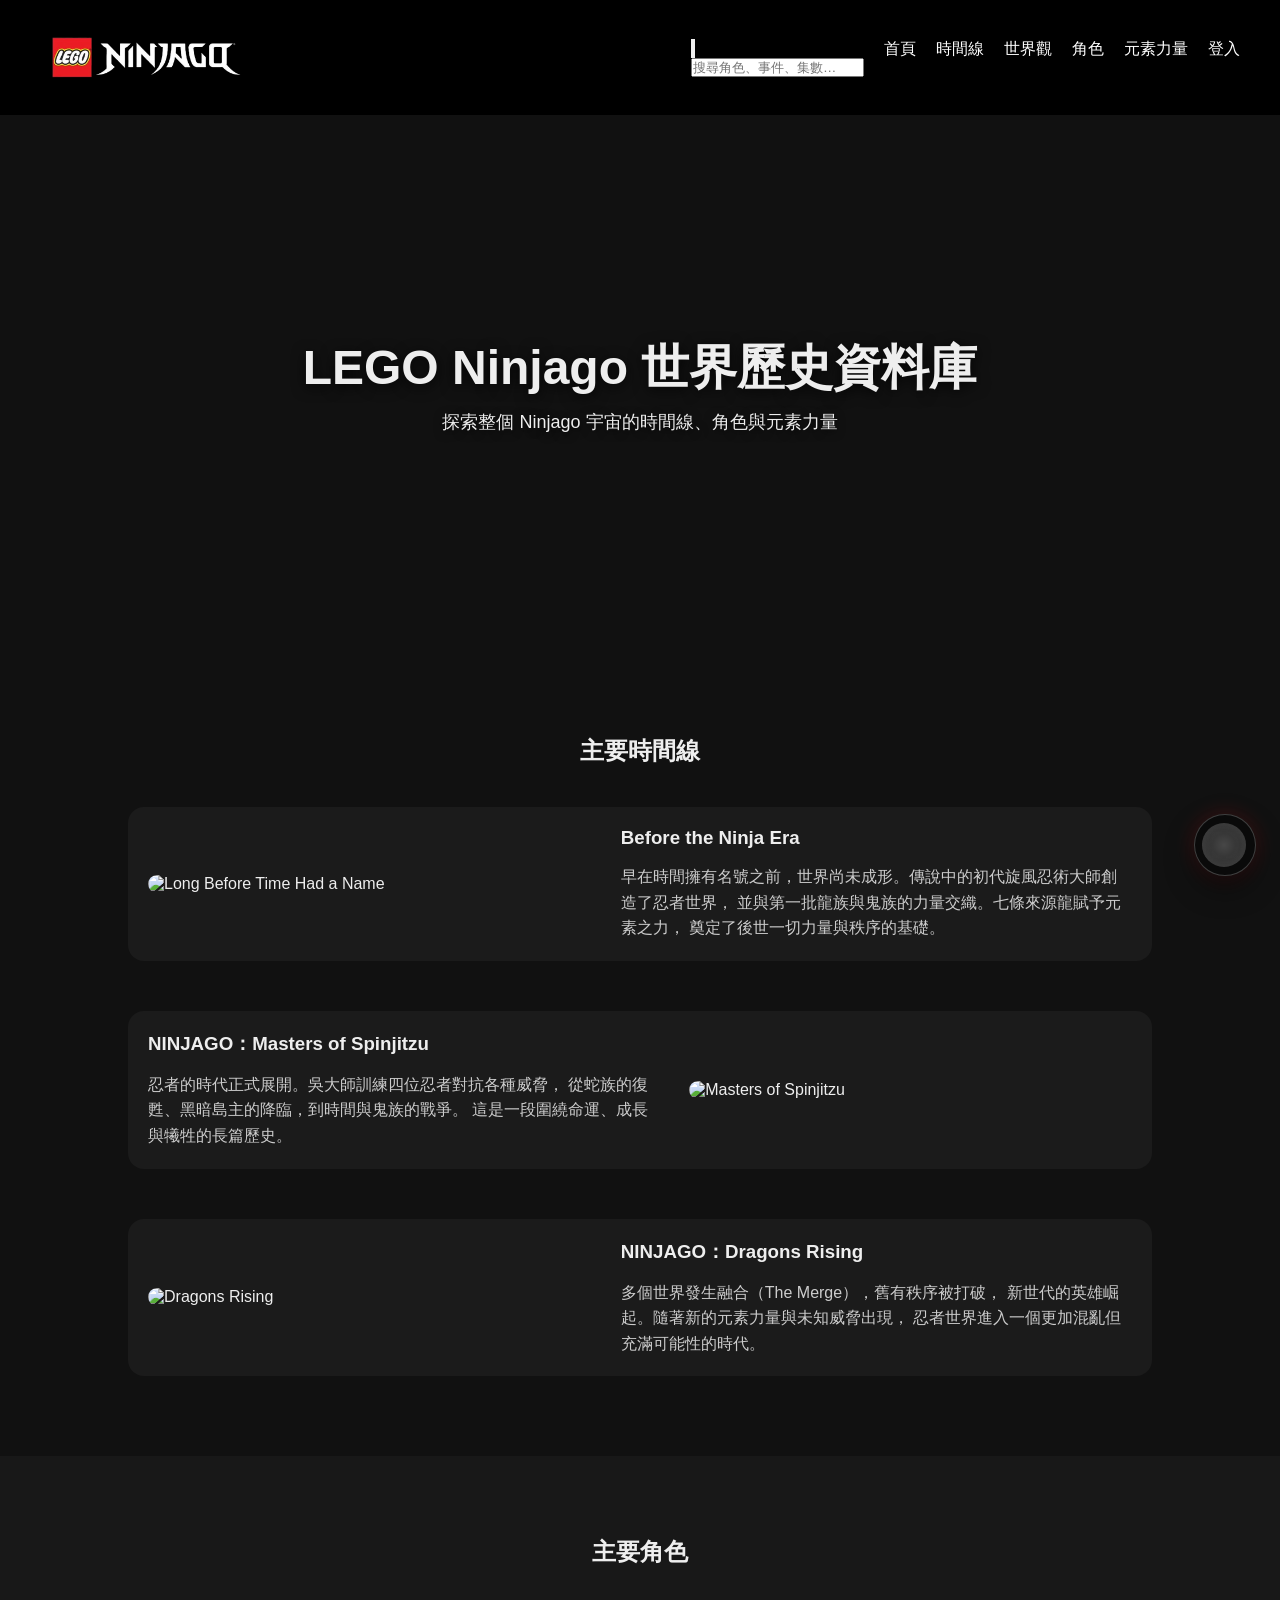
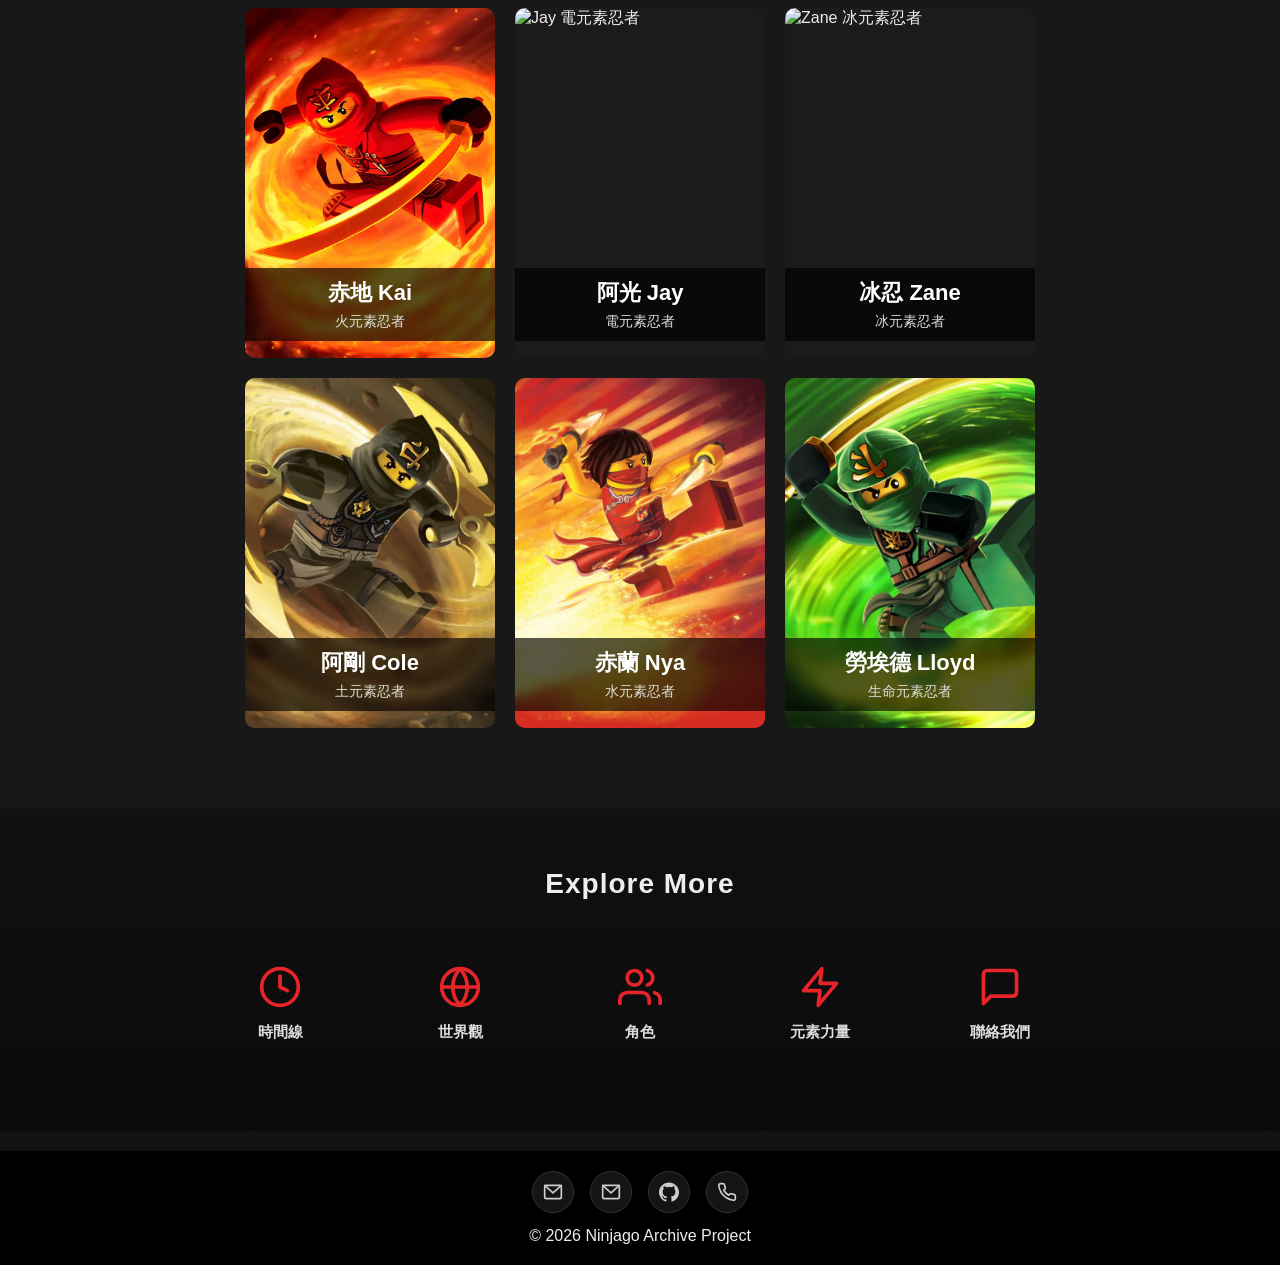
==== commit 234463ca: "Adds login link and search bar to navigation menus Improves site navigation by adding a login link t" ====
--- a/index.html
+++ b/index.html
@@ -33,6 +33,7 @@
                 <li><a href="src/world.html">世界觀</a></li>
                 <li><a href="/characters/">角色</a></li>
                 <li><a href="src/elements.html">元素力量</a></li>
+                <li><a href="http://127.0.0.1:8000/login/">登入</a></li>
             </ul>
         </nav>
     </header>
